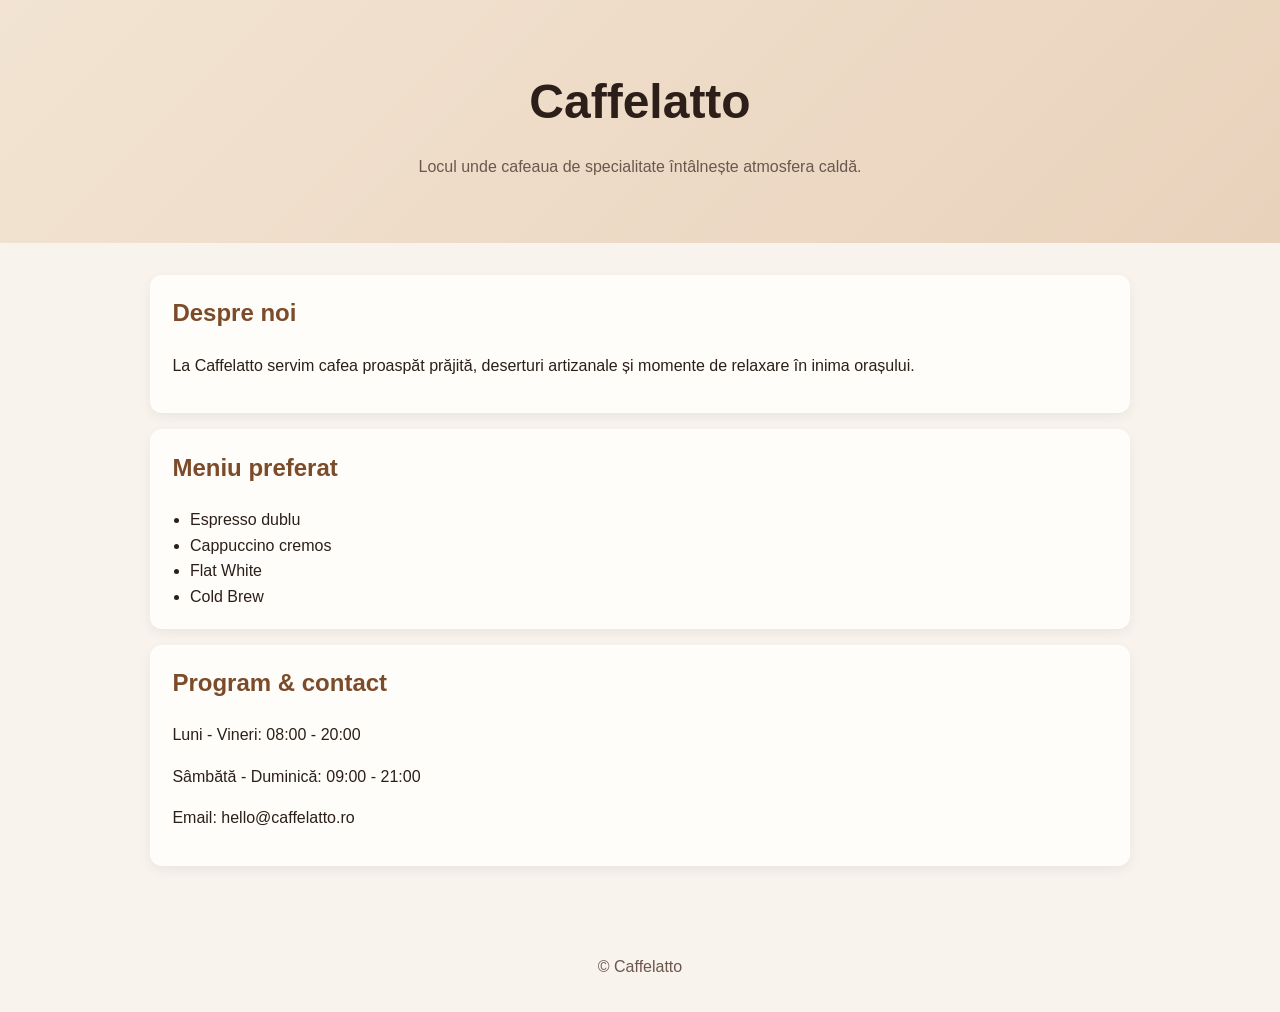
==== index.html @ 1c8cfd9c "Add GitHub Pages cafe presentation homepage Co-authored-by: Pafy-24 <75628071+Pafy-24@users.noreply." ====
<!doctype html>
<html lang="ro">
  <head>
    <meta charset="utf-8" />
    <meta name="viewport" content="width=device-width, initial-scale=1" />
    <title>Caffelatto | Cafenea de specialitate</title>
    <style>
      :root {
        color-scheme: light;
        --bg: #f8f3ec;
        --panel: #fffdf9;
        --text: #2c1f19;
        --muted: #6b574f;
        --accent: #7b4b2a;
      }

      * {
        box-sizing: border-box;
      }

      body {
        margin: 0;
        font-family: Arial, sans-serif;
        background: var(--bg);
        color: var(--text);
        line-height: 1.6;
      }

      .container {
        width: min(980px, 92%);
        margin: 0 auto;
      }

      header {
        background: linear-gradient(135deg, #f2e4d2, #e9d2bc);
        padding: 4rem 0 3rem;
        text-align: center;
      }

      h1 {
        margin: 0;
        font-size: clamp(2rem, 5vw, 3rem);
      }

      .tagline {
        margin-top: 0.8rem;
        color: var(--muted);
      }

      main {
        padding: 2rem 0 3rem;
      }

      section {
        background: var(--panel);
        border-radius: 12px;
        padding: 1.2rem 1.4rem;
        margin-bottom: 1rem;
        box-shadow: 0 4px 12px rgba(0, 0, 0, 0.06);
      }

      h2 {
        margin-top: 0;
        color: var(--accent);
      }

      ul {
        margin: 0;
        padding-left: 1.1rem;
      }

      footer {
        text-align: center;
        color: var(--muted);
        padding: 1.5rem 0 2rem;
      }
    </style>
  </head>
  <body>
    <header>
      <div class="container">
        <h1>Caffelatto</h1>
        <p class="tagline">Locul unde cafeaua de specialitate întâlnește atmosfera caldă.</p>
      </div>
    </header>

    <main class="container">
      <section>
        <h2>Despre noi</h2>
        <p>
          La Caffelatto servim cafea proaspăt prăjită, deserturi artizanale și momente de relaxare
          în inima orașului.
        </p>
      </section>

      <section>
        <h2>Meniu preferat</h2>
        <ul>
          <li>Espresso dublu</li>
          <li>Cappuccino cremos</li>
          <li>Flat White</li>
          <li>Cold Brew</li>
        </ul>
      </section>

      <section>
        <h2>Program & contact</h2>
        <p>Luni - Vineri: 08:00 - 20:00</p>
        <p>Sâmbătă - Duminică: 09:00 - 21:00</p>
        <p>Email: hello@caffelatto.ro</p>
      </section>
    </main>

    <footer>
      <div class="container">© Caffelatto</div>
    </footer>
  </body>
</html>
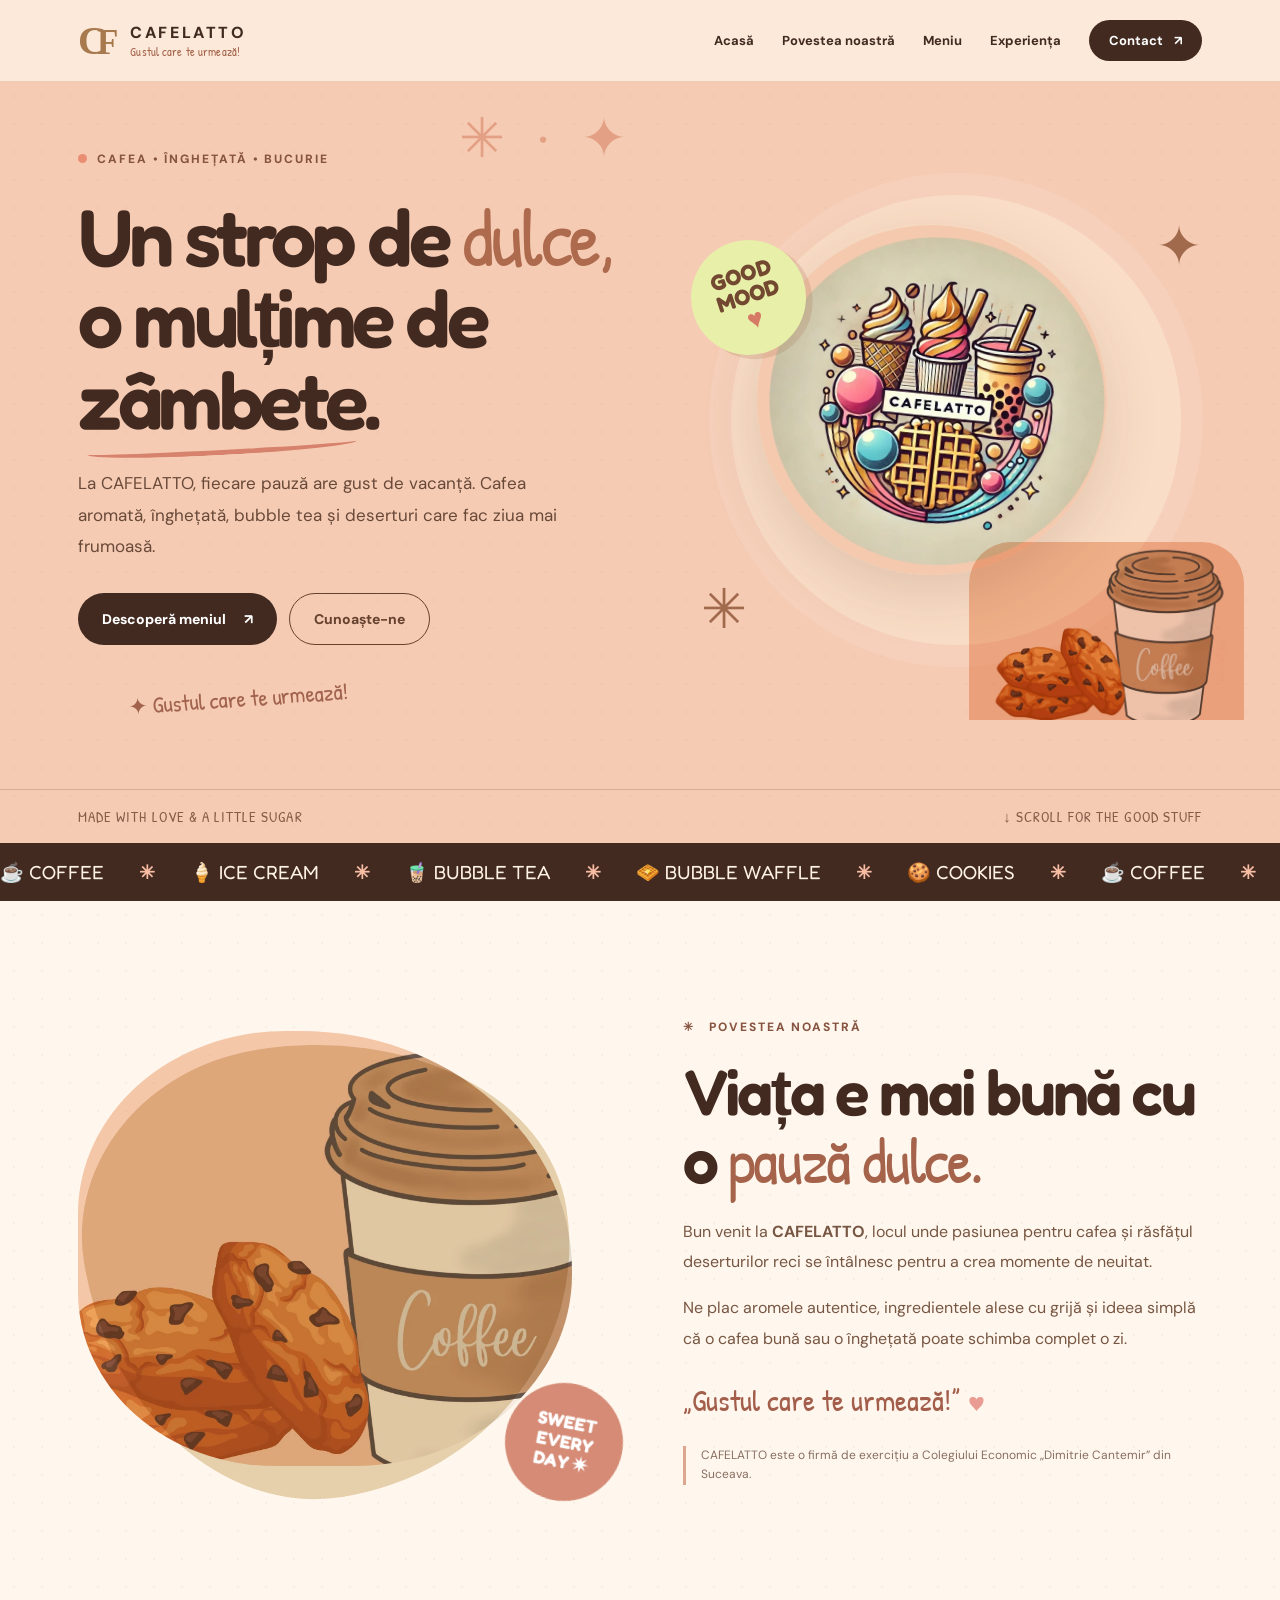
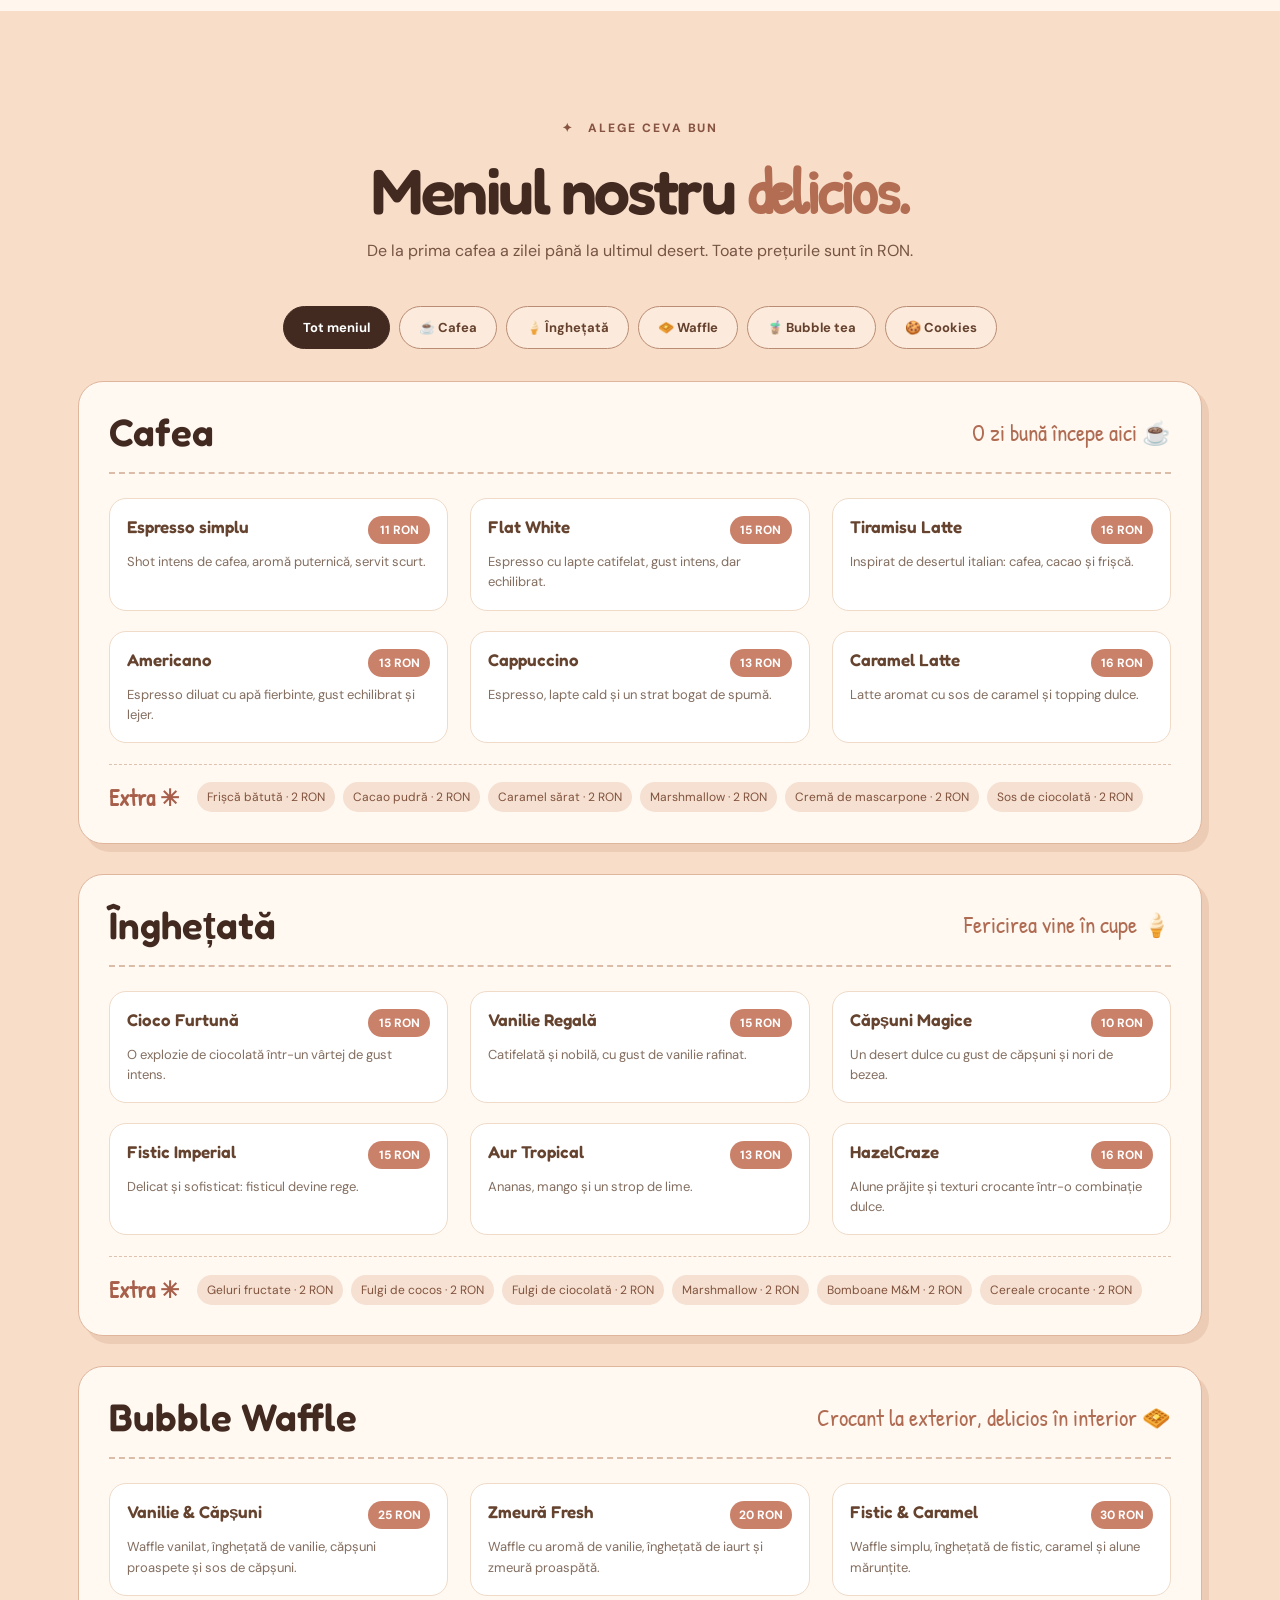
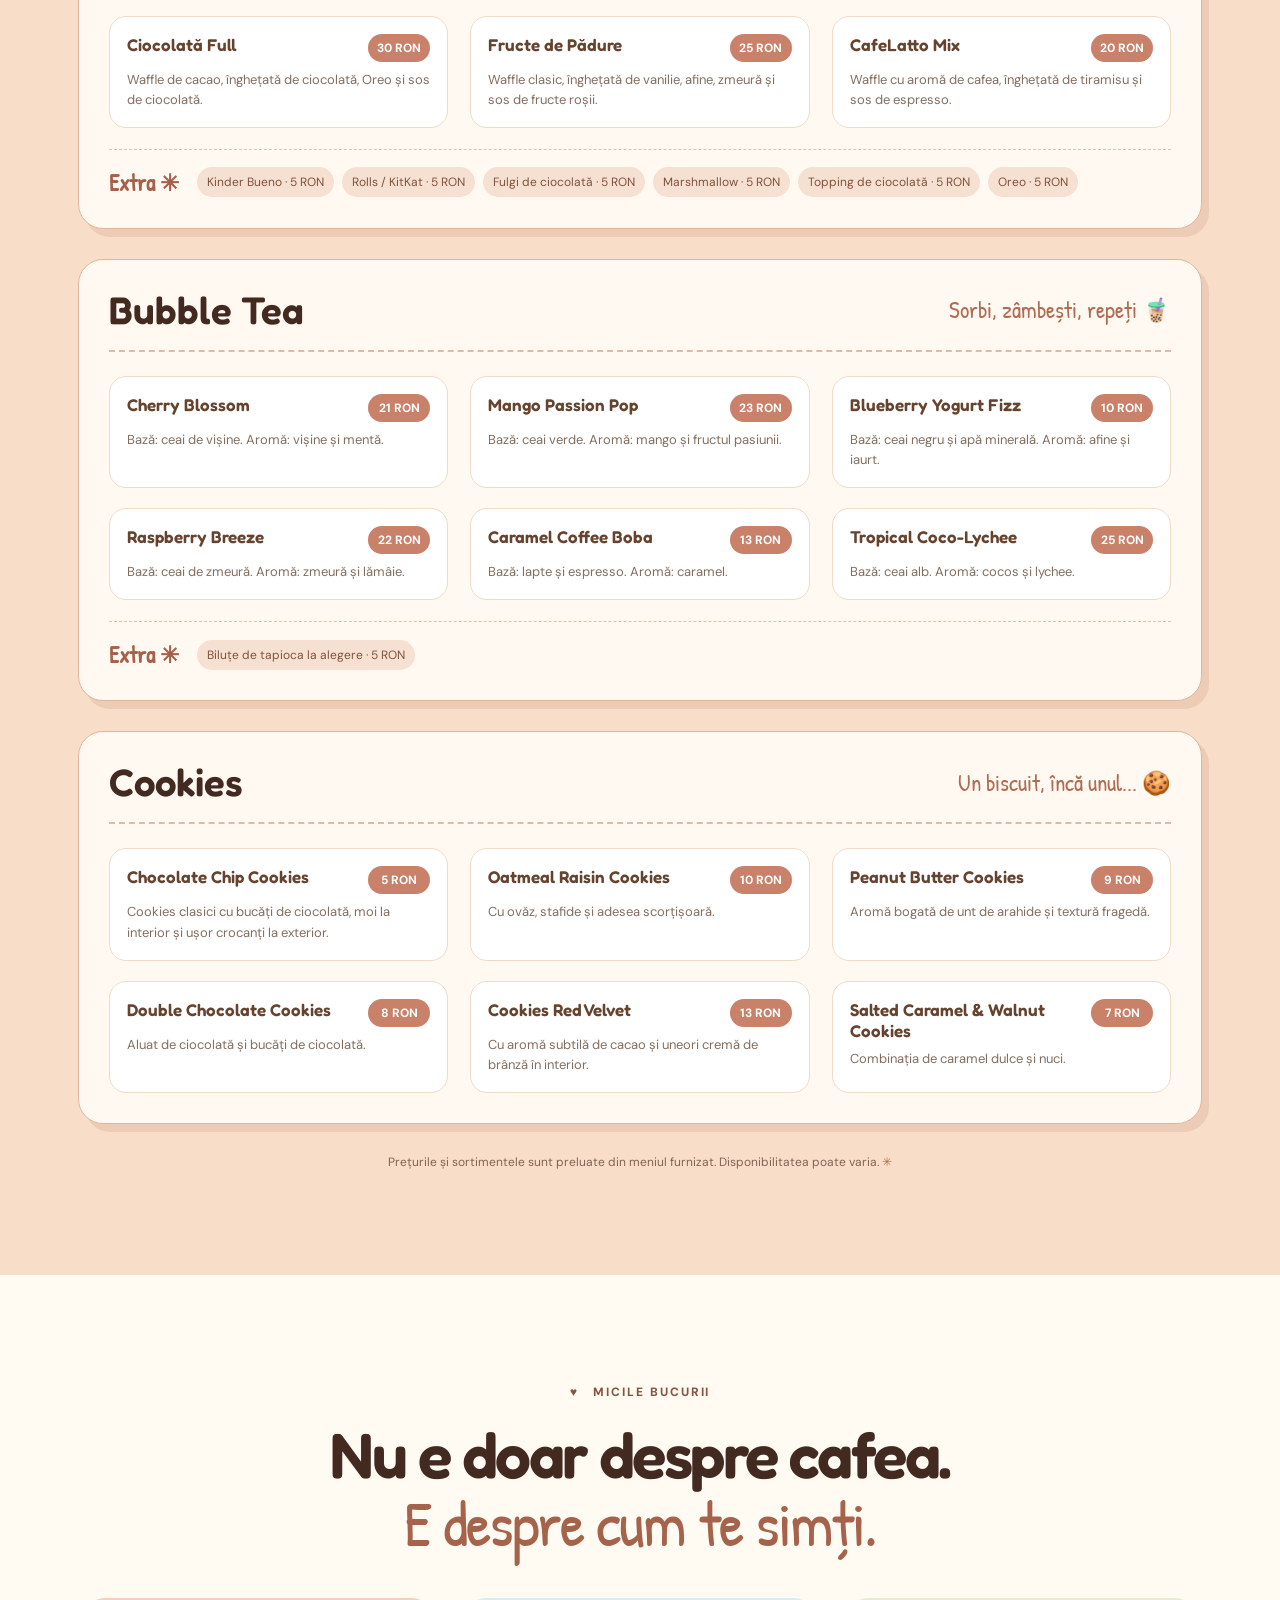
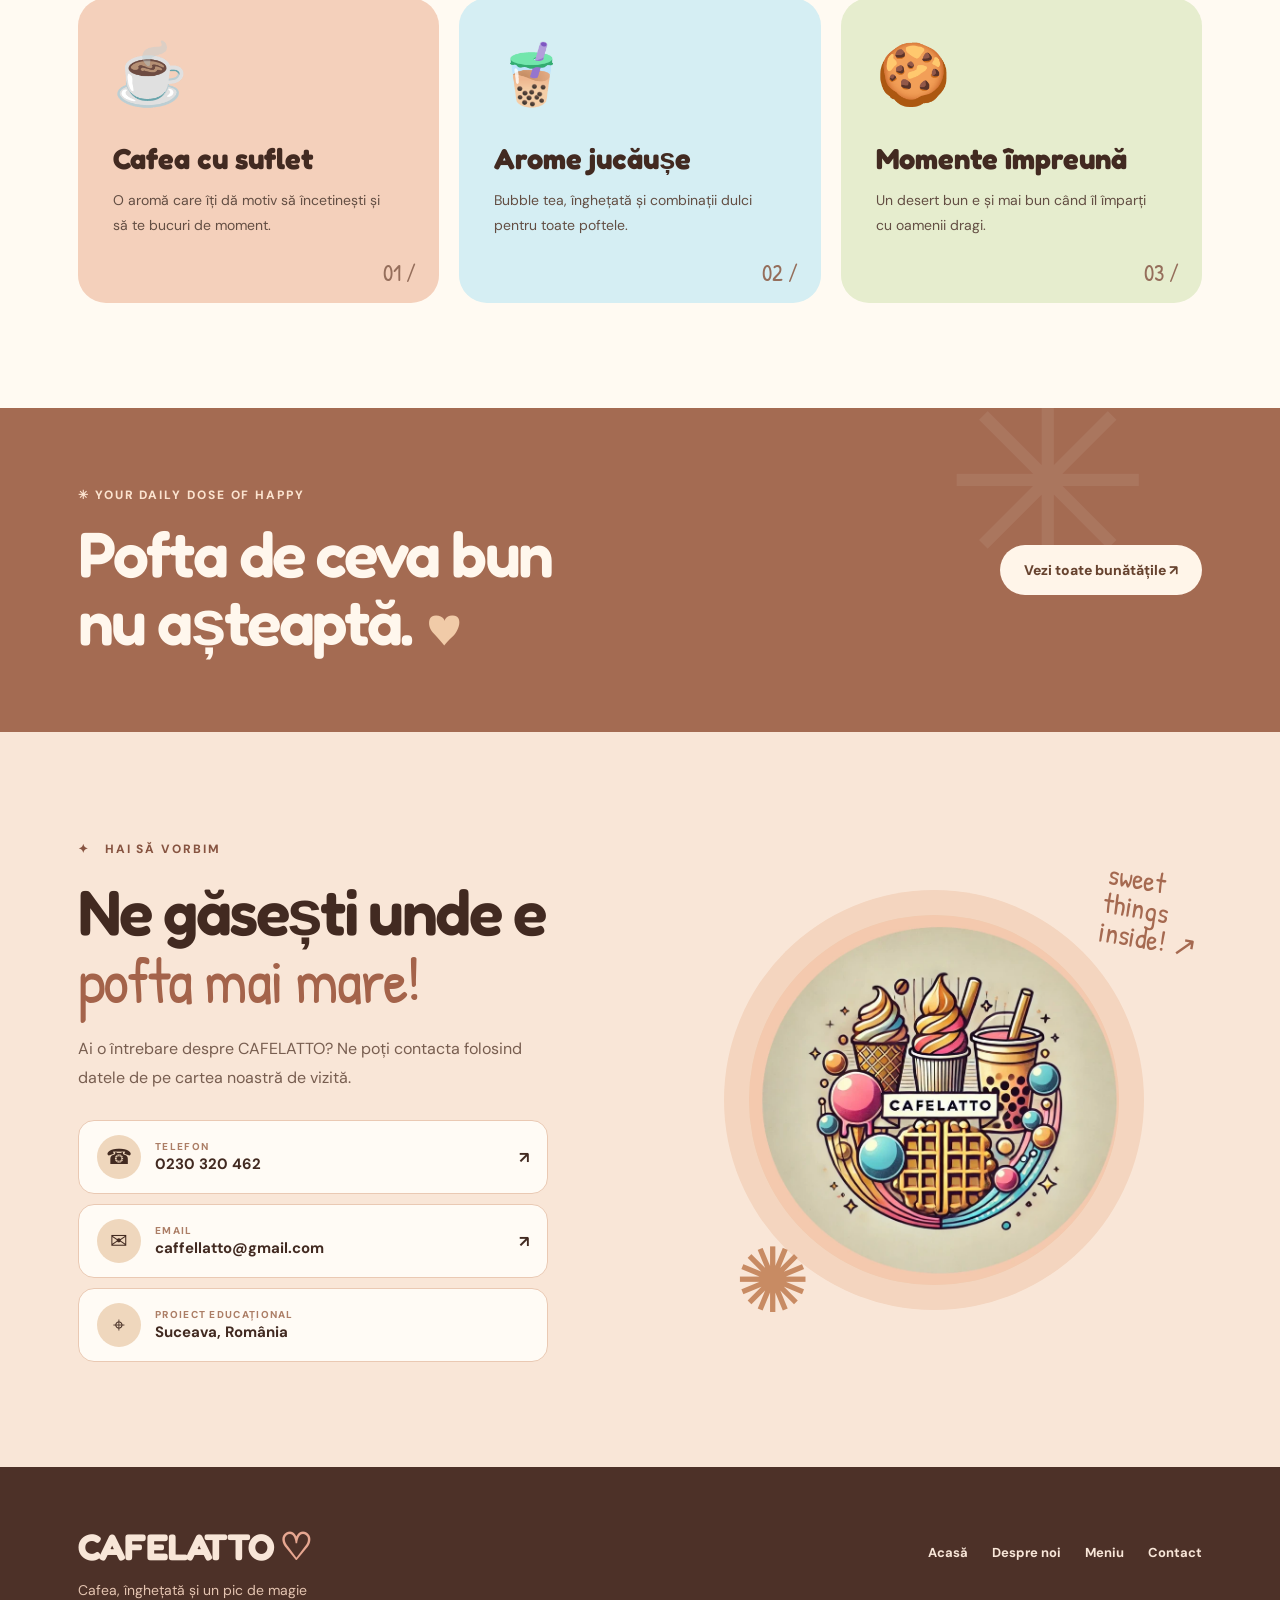
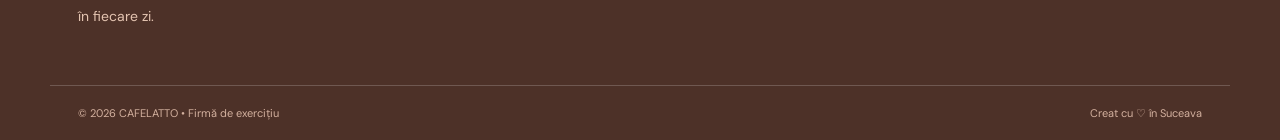
==== commit cca7f47e: "Build CAFELATTO static website Replaces the basic café page with a responsive HTML/CSS/JavaScript si" ====
--- a/index.html
+++ b/index.html
@@ -1,118 +1,23 @@
 <!doctype html>
 <html lang="ro">
-  <head>
-    <meta charset="utf-8" />
-    <meta name="viewport" content="width=device-width, initial-scale=1" />
-    <title>Caffelatto | Cafenea de specialitate</title>
-    <style>
-      :root {
-        color-scheme: light;
-        --bg: #f8f3ec;
-        --panel: #fffdf9;
-        --text: #2c1f19;
-        --muted: #6b574f;
-        --accent: #7b4b2a;
-      }
-
-      * {
-        box-sizing: border-box;
-      }
-
-      body {
-        margin: 0;
-        font-family: Arial, sans-serif;
-        background: var(--bg);
-        color: var(--text);
-        line-height: 1.6;
-      }
-
-      .container {
-        width: min(980px, 92%);
-        margin: 0 auto;
-      }
-
-      header {
-        background: linear-gradient(135deg, #f2e4d2, #e9d2bc);
-        padding: 4rem 0 3rem;
-        text-align: center;
-      }
-
-      h1 {
-        margin: 0;
-        font-size: clamp(2rem, 5vw, 3rem);
-      }
-
-      .tagline {
-        margin-top: 0.8rem;
-        color: var(--muted);
-      }
-
-      main {
-        padding: 2rem 0 3rem;
-      }
-
-      section {
-        background: var(--panel);
-        border-radius: 12px;
-        padding: 1.2rem 1.4rem;
-        margin-bottom: 1rem;
-        box-shadow: 0 4px 12px rgba(0, 0, 0, 0.06);
-      }
-
-      h2 {
-        margin-top: 0;
-        color: var(--accent);
-      }
-
-      ul {
-        margin: 0;
-        padding-left: 1.1rem;
-      }
-
-      footer {
-        text-align: center;
-        color: var(--muted);
-        padding: 1.5rem 0 2rem;
-      }
-    </style>
-  </head>
-  <body>
-    <header>
-      <div class="container">
-        <h1>Caffelatto</h1>
-        <p class="tagline">Locul unde cafeaua de specialitate întâlnește atmosfera caldă.</p>
-      </div>
-    </header>
-
-    <main class="container">
-      <section>
-        <h2>Despre noi</h2>
-        <p>
-          La Caffelatto servim cafea proaspăt prăjită, deserturi artizanale și momente de relaxare
-          în inima orașului.
-        </p>
-      </section>
-
-      <section>
-        <h2>Meniu preferat</h2>
-        <ul>
-          <li>Espresso dublu</li>
-          <li>Cappuccino cremos</li>
-          <li>Flat White</li>
-          <li>Cold Brew</li>
-        </ul>
-      </section>
-
-      <section>
-        <h2>Program & contact</h2>
-        <p>Luni - Vineri: 08:00 - 20:00</p>
-        <p>Sâmbătă - Duminică: 09:00 - 21:00</p>
-        <p>Email: hello@caffelatto.ro</p>
-      </section>
-    </main>
-
-    <footer>
-      <div class="container">© Caffelatto</div>
-    </footer>
-  </body>
-</html>
+<head>
+<meta charset="utf-8"><meta name="viewport" content="width=device-width, initial-scale=1">
+<meta name="theme-color" content="#f5cbb4"><meta name="description" content="CAFELATTO: cafea, înghețată, bubble tea, waffle și cookies. Gustul care te urmează!">
+<title>CAFELATTO | Gustul care te urmează</title>
+<link rel="preconnect" href="https://fonts.googleapis.com"><link rel="preconnect" href="https://fonts.gstatic.com" crossorigin>
+<link href="https://fonts.googleapis.com/css2?family=DM+Sans:wght@400;500;600;700&family=Fredoka:wght@400;500;600;700&family=Patrick+Hand&display=swap" rel="stylesheet">
+<link rel="stylesheet" href="styles.css"><script defer src="script.js"></script>
+</head>
+<body>
+<header class="site-header" id="top"><a class="brand" href="#acasa"><span class="brand-monogram">C<span>F</span></span><span class="brand-label">CAFELATTO<small>Gustul care te urmează!</small></span></a><button class="mobile-toggle" aria-label="Deschide meniul" aria-expanded="false">☰</button><nav class="nav" aria-label="Navigație principală"><a href="#acasa">Acasă</a><a href="#despre">Povestea noastră</a><a href="#meniu">Meniu</a><a href="#experienta">Experiența</a><a class="nav-cta" href="#contact">Contact <span>↗</span></a></nav></header>
+<main>
+<section id="acasa" class="hero"><div class="hero-sprinkles sprinkles-one">✳ &nbsp; · &nbsp; ✦</div><div class="container hero-grid"><div class="hero-copy"><span class="eyebrow"><span class="eyebrow-dot"></span> CAFEA • ÎNGHEȚATĂ • BUCURIE</span><h1>Un strop de <em>dulce,</em><br>o mulțime de <span class="scribble">zâmbete.</span></h1><p>La CAFELATTO, fiecare pauză are gust de vacanță. Cafea aromată, înghețată, bubble tea și deserturi care fac ziua mai frumoasă.</p><div class="hero-actions"><a href="#meniu" class="btn btn-dark">Descoperă meniul <span>↗</span></a><a href="#despre" class="btn btn-outline">Cunoaște-ne</a></div><p class="hero-note">✦ Gustul care te urmează!</p></div><div class="hero-art"><div class="round-highlight"></div><div class="hero-logo-wrap"><img src="assets/logo.webp" alt="Emblema originală CAFELATTO cu înghețată, waffle și bubble tea"></div><div class="hero-sticker sticker-top">GOOD<br>MOOD <span>♥</span></div><img class="hero-coffee" src="assets/coffee-cookies.webp" alt="Ilustrație cu pahar de cafea și cookies din prezentarea CAFELATTO"><span class="floating-star star-one">✦</span><span class="floating-star star-two">✳</span></div></div><div class="hero-bottom"><span>MADE WITH LOVE & A LITTLE SUGAR</span><span>↓ SCROLL FOR THE GOOD STUFF</span></div></section>
+<div class="ticker" aria-hidden="true"><div>☕ COFFEE <b>✳</b> 🍦 ICE CREAM <b>✳</b> 🧋 BUBBLE TEA <b>✳</b> 🧇 BUBBLE WAFFLE <b>✳</b> 🍪 COOKIES <b>✳</b> ☕ COFFEE <b>✳</b> 🍦 ICE CREAM <b>✳</b> 🧋 BUBBLE TEA <b>✳</b></div></div>
+<section id="despre" class="about section"><div class="container about-grid"><div class="about-art"><div class="about-blob"></div><img src="assets/coffee-cookies.webp" alt="Cafea și biscuiți, ilustrație din prezentarea originală"><span class="round-stamp">SWEET<br>EVERY<br>DAY ✷</span></div><div class="about-text"><span class="eyebrow">✳ &nbsp; POVESTEA NOASTRĂ</span><h2>Viața e mai bună cu o <em>pauză dulce.</em></h2><p>Bun venit la <strong>CAFELATTO</strong>, locul unde pasiunea pentru cafea și răsfățul deserturilor reci se întâlnesc pentru a crea momente de neuitat.</p><p>Ne plac aromele autentice, ingredientele alese cu grijă și ideea simplă că o cafea bună sau o înghețată poate schimba complet o zi.</p><div class="about-quote">„Gustul care te urmează!” <span>♥</span></div><p class="project-note">CAFELATTO este o firmă de exercițiu a Colegiului Economic „Dimitrie Cantemir” din Suceava.</p></div></div></section>
+<section class="menu section" id="meniu"><div class="container"><div class="section-heading"><span class="eyebrow">✦ &nbsp; ALEGE CEVA BUN</span><h2>Meniul nostru <span>delicios.</span></h2><p>De la prima cafea a zilei până la ultimul desert. Toate prețurile sunt în RON.</p></div><div class="menu-filters" role="group" aria-label="Categorii meniu"><button class="filter active" data-category="all" aria-pressed="true">Tot meniul</button><button class="filter" data-category="coffee" aria-pressed="false">☕ Cafea</button><button class="filter" data-category="icecream" aria-pressed="false">🍦 Înghețată</button><button class="filter" data-category="waffle" aria-pressed="false">🧇 Waffle</button><button class="filter" data-category="bubbletea" aria-pressed="false">🧋 Bubble tea</button><button class="filter" data-category="cookies" aria-pressed="false">🍪 Cookies</button></div><div class="menu-content" id="menu-content"></div><div class="menu-footnote">Prețurile și sortimentele sunt preluate din meniul furnizat. Disponibilitatea poate varia. <span>✳</span></div></div></section>
+<section id="experienta" class="experience section"><div class="container"><div class="experience-heading"><span class="eyebrow">♥ &nbsp; MICILE BUCURII</span><h2>Nu e doar despre cafea.<br><em>E despre cum te simți.</em></h2></div><div class="experience-grid"><article class="feature feature-peach"><span class="feature-icon">☕</span><h3>Cafea cu suflet</h3><p>O aromă care îți dă motiv să încetinești și să te bucuri de moment.</p><span class="feature-number">01 /</span></article><article class="feature feature-blue"><span class="feature-icon">🧋</span><h3>Arome jucăușe</h3><p>Bubble tea, înghețată și combinații dulci pentru toate poftele.</p><span class="feature-number">02 /</span></article><article class="feature feature-green"><span class="feature-icon">🍪</span><h3>Momente împreună</h3><p>Un desert bun e și mai bun când îl împarți cu oamenii dragi.</p><span class="feature-number">03 /</span></article></div></div></section>
+<section class="cta-band"><div class="container cta-inner"><div><span class="eyebrow">✳ YOUR DAILY DOSE OF HAPPY</span><h2>Pofta de ceva bun<br>nu așteaptă. <em>♥</em></h2></div><a href="#meniu" class="btn btn-light">Vezi toate bunătățile ↗</a></div></section>
+<section id="contact" class="contact section"><div class="container contact-grid"><div><span class="eyebrow">✦ &nbsp; HAI SĂ VORBIM</span><h2>Ne găsești unde e <em>pofta mai mare!</em></h2><p>Ai o întrebare despre CAFELATTO? Ne poți contacta folosind datele de pe cartea noastră de vizită.</p><div class="contact-items"><a href="tel:+40230320462"><span>☎</span><div><small>TELEFON</small><strong>0230 320 462</strong></div><b>↗</b></a><a href="mailto:caffellatto@gmail.com"><span>✉</span><div><small>EMAIL</small><strong>caffellatto@gmail.com</strong></div><b>↗</b></a><div class="contact-item"><span>⌖</span><div><small>PROIECT EDUCAȚIONAL</small><strong>Suceava, România</strong></div></div></div></div><div class="contact-illustration"><div class="contact-circle"><img src="assets/logo.webp" alt="Emblema CAFELATTO"></div><span class="contact-doodle">sweet<br>things<br>inside! ↗</span><div class="contact-cookie">✺</div></div></div></section>
+</main><footer><div class="container footer-main"><div><span class="footer-logo">CAFELATTO<span>♡</span></span><p>Cafea, înghețată și un pic de magie<br>în fiecare zi.</p></div><div class="footer-links"><a href="#acasa">Acasă</a><a href="#despre">Despre noi</a><a href="#meniu">Meniu</a><a href="#contact">Contact</a></div></div><div class="container footer-bottom"><span>© <span id="year"></span> CAFELATTO • Firmă de exercițiu</span><span>Creat cu ♡ în Suceava</span></div></footer>
+<button class="back-top" aria-label="Înapoi sus" title="Înapoi sus">↑</button>
+</body></html>
--- a/styles.css
+++ b/styles.css
@@ -0,0 +1 @@
+:root{--peach:#f5cbb4;--peach-light:#fce8d9;--brown:#67432f;--brown-deep:#422a21;--rust:#a4634a;--cream:#fffaf2;--pink:#f5a8ae;--blue:#d5eef3;--green:#e6edce;--line:#d8a991;--font: 'DM Sans',sans-serif;--display:'Fredoka',sans-serif;--hand:'Patrick Hand',cursive}*{box-sizing:border-box}html{scroll-behavior:smooth;scroll-padding-top:85px}body{margin:0;background:var(--cream);color:var(--brown-deep);font-family:var(--font)}button,a{ -webkit-tap-highlight-color:transparent}a{color:inherit;text-decoration:none}button{font:inherit;cursor:pointer}.container{max-width:1180px;padding:0 28px;margin:auto}.section{padding:105px 0}h1,h2,h3,p{margin-top:0}h1,h2,h3{font-family:var(--display)}h2{font-size:clamp(2.55rem,5vw,4.65rem);line-height:1.07;letter-spacing:-.04em;font-weight:600}h2 em,h1 em{font-family:var(--hand);font-weight:400;color:var(--rust);font-style:normal;letter-spacing:-.03em}.eyebrow{display:inline-flex;align-items:center;gap:10px;font-size:12px;letter-spacing:.16em;font-weight:800;color:#875441}.eyebrow-dot{width:9px;height:9px;background:#e98e73;border-radius:50%}.site-header{height:82px;position:sticky;top:0;z-index:50;display:flex;align-items:center;justify-content:space-between;padding:0 max(28px,calc((100vw - 1124px)/2));background:rgba(252,232,217,.95);backdrop-filter:blur(16px);border-bottom:1px solid #dcad9380}.brand{display:flex;align-items:center;gap:10px}.brand-monogram{font-family:Georgia,serif;font-size:40px;font-weight:bold;letter-spacing:-.25em;padding-right:12px;color:#a7794d}.brand-monogram span{font-size:35px}.brand-label{font-weight:800;font-size:16px;letter-spacing:.16em;display:flex;flex-direction:column}.brand-label small{font-family:var(--hand);font-weight:400;font-size:12px;letter-spacing:.01em;color:var(--rust)}.nav{display:flex;align-items:center;gap:28px;font-size:13px;font-weight:700}.nav>a:not(.nav-cta):hover{color:#b76c54}.nav-cta{background:var(--brown-deep);color:#fff;padding:12px 20px;border-radius:30px}.nav-cta span{padding-left:8px}.mobile-toggle{display:none;background:none;border:0;font-size:27px;color:var(--brown)}.hero{background:var(--peach);position:relative;overflow:hidden}.hero:before,.about:before{content:'';pointer-events:none;position:absolute;inset:0;background-image:radial-gradient(#9d65452c 1px,transparent 1px);background-size:28px 28px;opacity:.35}.hero-grid{min-height:650px;display:grid;grid-template-columns:1.1fr 1fr;align-items:center;gap:30px;position:relative}.hero-copy{padding:65px 0 75px;position:relative;z-index:2}.hero h1{font-size:clamp(3.7rem,6.3vw,6.65rem);line-height:1.01;font-weight:600;letter-spacing:-.055em;margin:28px 0}.hero h1 em{color:#ae6a4d}.scribble{position:relative;white-space:nowrap}.scribble:after{content:'';height:10px;position:absolute;bottom:-7px;left:3%;width:90%;border-bottom:5px solid #d7826d;border-radius:50%;transform:rotate(-3deg)}.hero-copy>p:not(.hero-note){font-size:17px;line-height:1.85;max-width:510px;color:#694938}.hero-actions{display:flex;gap:12px;flex-wrap:wrap;margin:30px 0}.btn{display:inline-flex;align-items:center;justify-content:center;gap:18px;border-radius:35px;font-size:14px;font-weight:800;padding:16px 24px;transition:transform .2s,box-shadow .2s}.btn:hover{transform:translateY(-3px);box-shadow:0 7px 0 #68412a21}.btn-dark{background:var(--brown-deep);color:#fff}.btn-outline{border:1.5px solid var(--brown);color:var(--brown)}.hero-note{font-family:var(--hand);font-size:23px;color:#a2634d;transform:rotate(-4deg);display:inline-block;margin:8px 0 0 50px}.hero-art{height:570px;position:relative;display:flex;align-items:center;justify-content:center}.round-highlight{position:absolute;width:450px;height:450px;border-radius:50%;background:#f9ddc6;top:45px;right:4%;box-shadow:0 0 0 22px #f8d8c462}.hero-logo-wrap{width:350px;height:350px;position:relative;z-index:2;border-radius:50%;overflow:hidden;box-shadow:0 20px 55px #6d402b28;transform:rotate(6deg);margin:-70px 20px 0 0}.hero-logo-wrap img{width:100%;height:100%;object-fit:cover}.hero-coffee{position:absolute;width:275px;right:-8%;bottom:0;mix-blend-mode:multiply;border-radius:42px 42px 0 0;z-index:3}.hero-sticker{position:absolute;top:90px;left:2%;width:115px;height:115px;border-radius:50%;background:#e8efa9;color:#724831;transform:rotate(-18deg);display:flex;flex-direction:column;align-items:center;justify-content:center;font-family:var(--display);font-weight:700;font-size:22px;line-height:1;z-index:4;box-shadow:5px 6px 0 #ab765039}.hero-sticker span{font-size:27px;color:#d77a65}.floating-star{position:absolute;color:#a16a4c;font-size:55px}.star-one{top:60px;right:0}.star-two{bottom:75px;left:20px}.hero-sprinkles{position:absolute;font-size:55px;color:#e3a084;right:51%;top:20px}.hero-bottom{display:flex;justify-content:space-between;padding:16px max(28px,calc((100vw - 1124px)/2));border-top:1px solid #a7775e5c;font-family:var(--hand);font-size:15px;letter-spacing:.07em;color:#885b48}.ticker{overflow:hidden;background:var(--brown-deep);color:#fff3e3;padding:17px 0;font-family:var(--display);font-size:19px;white-space:nowrap}.ticker>div{width:max-content;animation:marquee 35s linear infinite}.ticker b{color:#f9bda4;padding:0 30px}@keyframes marquee{to{transform:translateX(-48%)}}.about{position:relative;background:#fff7ed;overflow:hidden}.about-grid{display:grid;grid-template-columns:1fr 1fr;gap:85px;align-items:center;position:relative}.about-art{min-height:500px;position:relative}.about-blob{position:absolute;inset:35px 25px 10px 10px;background:#e6cfab;border-radius:42% 58% 55% 45%/40% 45% 55% 60%;transform:rotate(-9deg)}.about-art img{position:absolute;width:95%;height:87%;object-fit:cover;mix-blend-mode:multiply;top:5%;left:0;border-radius:42% 55% 44% 40%;opacity:.9}.round-stamp{position:absolute;right:-25px;bottom:5px;background:#d58b76;width:118px;height:118px;border-radius:50%;display:grid;place-content:center;text-align:center;font-family:var(--display);font-size:18px;line-height:1.1;font-weight:700;color:#fff;transform:rotate(11deg)}.about-text h2{margin:22px 0}.about-text p{font-size:16px;line-height:1.9;color:#775643}.about-quote{font-family:var(--hand);font-size:30px;color:#a35f4c;margin:26px 0}.about-quote span{color:#e99c91}.about-text .project-note{font-size:12px;line-height:1.6;border-left:3px solid #dca78e;padding-left:15px;color:#886e61}.menu{background:#f8ddc9;position:relative}.section-heading{text-align:center;max-width:700px;margin:0 auto 42px}.section-heading h2{margin:20px 0 12px}.section-heading h2 span{font-family:var(--hand);color:#b26d52}.section-heading p{line-height:1.7;color:#765443}.menu-filters{display:flex;gap:9px;justify-content:center;flex-wrap:wrap;margin-bottom:32px}.filter{border:1.5px solid #b98c73;background:#fff8ee7d;border-radius:50px;padding:12px 19px;font-size:13px;font-weight:700;color:#65412e;transition:all .2s}.filter:hover,.filter.active{background:var(--brown-deep);color:white;border-color:var(--brown-deep)}.menu-content{display:grid;gap:30px}.menu-category{background:#fff9f2;border:1px solid #dfb59c;border-radius:25px;padding:27px 30px 30px;box-shadow:7px 8px 0 #d3a58850;animation:appear .35s ease}@keyframes appear{from{opacity:0;transform:translateY(10px)}to{opacity:1;transform:translateY(0)}}.category-header{display:flex;align-items:center;justify-content:space-between;gap:20px;border-bottom:2px dashed #dbbca8;padding-bottom:17px;margin-bottom:24px}.category-header h3{font-size:clamp(1.6rem,3vw,2.45rem);font-weight:600;margin:0}.category-header>span{font-family:var(--hand);color:#b06c53;font-size:23px}.menu-items{display:grid;grid-template-columns:repeat(3,minmax(0,1fr));gap:20px 22px}.menu-item{padding:17px;background:#fff;border:1px solid #efdbc8;border-radius:17px;min-width:0}.item-top{display:flex;gap:10px;justify-content:space-between;align-items:flex-start;margin-bottom:8px}.item-top h4{margin:0;font-family:var(--display);font-weight:600;font-size:17px;color:#65432f}.price{background:#c9816a;color:#fff;border-radius:22px;min-width:62px;padding:6px 9px;text-align:center;font-weight:700;font-size:12px;white-space:nowrap}.menu-item p{margin:0;color:#836e60;line-height:1.55;font-size:13px}.extras{display:flex;flex-wrap:wrap;align-items:center;gap:8px;margin-top:21px;padding-top:17px;border-top:1px dashed #dfc2ae}.extras strong{font-family:var(--hand);font-size:23px;color:#a75f4a;margin-right:10px}.extra{font-size:12px;border-radius:20px;background:#f5e0d1;padding:7px 10px;color:#80523d}.menu-footnote{text-align:center;font-size:12px;margin-top:30px;color:#806451}.menu-footnote span{color:#b66a51}.experience{background:#fffaf2}.experience-heading{text-align:center;margin-bottom:40px}.experience-heading h2{margin:20px 0}.experience-grid{display:grid;grid-template-columns:repeat(3,1fr);gap:20px}.feature{min-height:305px;padding:35px;border-radius:28px;position:relative;overflow:hidden}.feature-peach{background:#f4d0bb}.feature-blue{background:var(--blue)}.feature-green{background:var(--green)}.feature-icon{display:block;font-size:60px;margin:2px 0 27px}.feature h3{font-size:29px;margin-bottom:12px}.feature p{font-size:14px;line-height:1.8;max-width:270px;color:#634e43}.feature-number{position:absolute;right:23px;bottom:15px;font-family:var(--hand);font-size:23px;color:#956e5b}.cta-band{background:#a46b52;color:#fff7ed;padding:75px 0;position:relative;overflow:hidden}.cta-band:after{content:'✳';position:absolute;font-size:250px;right:10%;top:-85px;color:#ffffff13}.cta-inner{display:flex;align-items:center;justify-content:space-between;gap:30px;position:relative;z-index:1}.cta-band .eyebrow{color:#fbe3cf}.cta-band h2{margin:16px 0 0}.cta-band h2 em{color:#f1cba8}.btn-light{background:#fff5e9;color:#67432f;white-space:nowrap}.contact{background:#f9e6d7}.contact-grid{display:grid;grid-template-columns:1fr 1fr;gap:50px;align-items:center}.contact h2{margin:20px 0}.contact p{line-height:1.8;color:#785e50;max-width:490px}.contact-items{margin-top:28px;display:grid;gap:10px}.contact-items>a,.contact-item{display:flex;gap:14px;align-items:center;background:#fffbf5;padding:14px 18px;border-radius:16px;border:1px solid #eac9b3;max-width:470px}.contact-items>a:hover{border-color:#a36c52}.contact-items>a>span,.contact-item>span{background:#efd7bd;width:44px;height:44px;display:grid;place-items:center;border-radius:50%;font-size:21px;flex-shrink:0}.contact-items small{display:block;font-size:10px;letter-spacing:.13em;color:#ac7e66;font-weight:800}.contact-items strong{font-size:15px;overflow-wrap:anywhere}.contact-items b{margin-left:auto}.contact-illustration{min-height:490px;position:relative;display:grid;place-items:center}.contact-circle{width:min(370px,80%);aspect-ratio:1;border-radius:50%;background:#edd3b5;overflow:hidden;box-shadow:0 0 0 25px #f4d5bf}.contact-circle img{height:100%;width:100%;object-fit:cover}.contact-doodle{position:absolute;right:0;top:12px;font-family:var(--hand);font-size:29px;line-height:1;color:#a56950;transform:rotate(10deg)}.contact-cookie{position:absolute;bottom:5px;left:13%;font-size:90px;color:#c88b63}footer{background:#4d3128;color:#f8e6d8;padding:57px 0 20px}.footer-main{display:flex;justify-content:space-between;gap:30px}.footer-logo{font-family:var(--display);font-size:37px;font-weight:700;letter-spacing:-.03em}.footer-logo span{color:#e7a791;margin-left:5px}.footer-main p{font-size:14px;color:#e4c4b1;line-height:1.8;margin-top:9px}.footer-links{display:flex;gap:24px;align-items:flex-start;padding-top:20px;font-size:13px;font-weight:700}.footer-links a:hover{color:#f2bba6}.footer-bottom{border-top:1px solid #ffffff30;margin-top:42px;padding-top:20px;display:flex;justify-content:space-between;font-size:11px;color:#d4b19f}.back-top{position:fixed;bottom:22px;right:23px;border:none;border-radius:50%;background:#613c2d;color:white;height:48px;width:48px;font-size:23px;z-index:40;box-shadow:0 4px 15px #0002;opacity:0;pointer-events:none;transition:opacity .2s}.back-top.visible{opacity:1;pointer-events:auto}@media(max-width:900px){.nav{gap:13px;font-size:12px}.hero-grid{grid-template-columns:1fr 1fr}.hero h1{font-size:clamp(3.2rem,6.5vw,5rem)}.hero-logo-wrap{width:290px;height:290px}.round-highlight{width:340px;height:340px}.hero-coffee{width:190px}.about-grid{gap:30px}.menu-items{grid-template-columns:repeat(2,1fr)}}@media(max-width:680px){.container{padding:0 20px}.site-header{height:70px;padding:0 20px}.mobile-toggle{display:block}.nav{display:none;position:absolute;top:70px;left:0;right:0;background:#fce8d9;flex-direction:column;padding:20px;align-items:stretch;box-shadow:0 10px 15px #3d200e21}.nav.open{display:flex}.nav>a{padding:11px}.nav-cta{text-align:center}.section{padding:72px 0}.hero-grid,.about-grid,.contact-grid{grid-template-columns:1fr}.hero-grid{gap:0}.hero-copy{padding:65px 0 15px}.hero h1{font-size:clamp(3.4rem,12vw,5.6rem)}.hero-copy>p:not(.hero-note){font-size:15px}.hero-art{height:440px}.hero-logo-wrap{width:290px;height:290px;margin:-35px 20px 0 0}.round-highlight{right:12%;top:30px;width:310px;height:310px}.hero-coffee{width:180px;right:0;bottom:-3px}.hero-sticker{top:35px;left:0;width:91px;height:91px;font-size:18px}.hero-bottom{padding:14px 20px;font-size:11px}.hero-bottom span:last-child{display:none}.about-grid{gap:15px}.about-art{min-height:340px;max-width:440px;width:100%;margin:auto}.about-art img{height:92%;width:90%}.round-stamp{right:5px;bottom:0;width:90px;height:90px;font-size:15px}.menu-items,.experience-grid{grid-template-columns:1fr}.menu-category{padding:20px 17px}.category-header>span{font-size:18px}.menu-item{padding:15px}.filter{padding:10px 14px}.cta-inner{flex-direction:column;align-items:flex-start}.contact-illustration{min-height:350px}.contact-circle{width:260px}.contact-doodle{right:0}.footer-main,.footer-bottom{flex-direction:column;gap:12px}.footer-links{flex-wrap:wrap;padding-top:0;gap:16px}.section-heading h2,.experience-heading h2{font-size:2.8rem}}@media(prefers-reduced-motion:reduce){*,*:before,*:after{scroll-behavior:auto!important;animation:none!important;transition:none!important}}
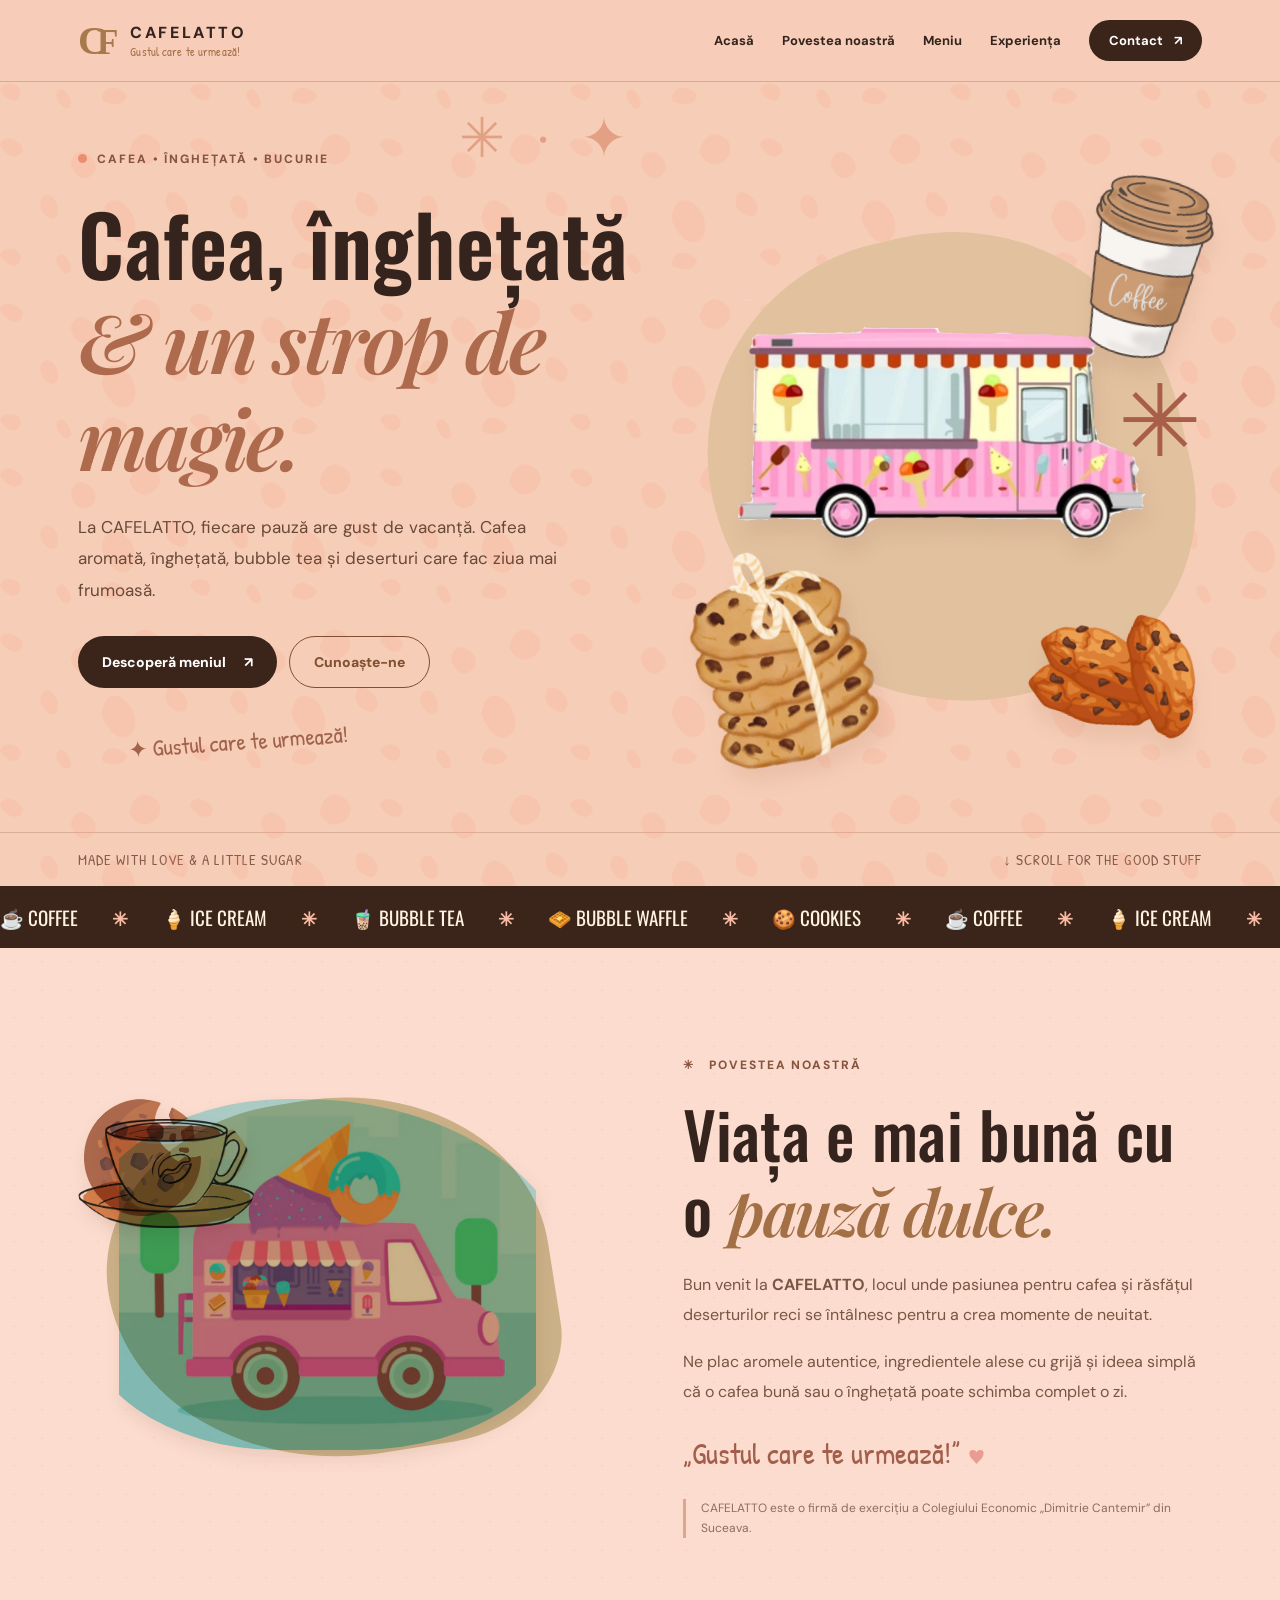
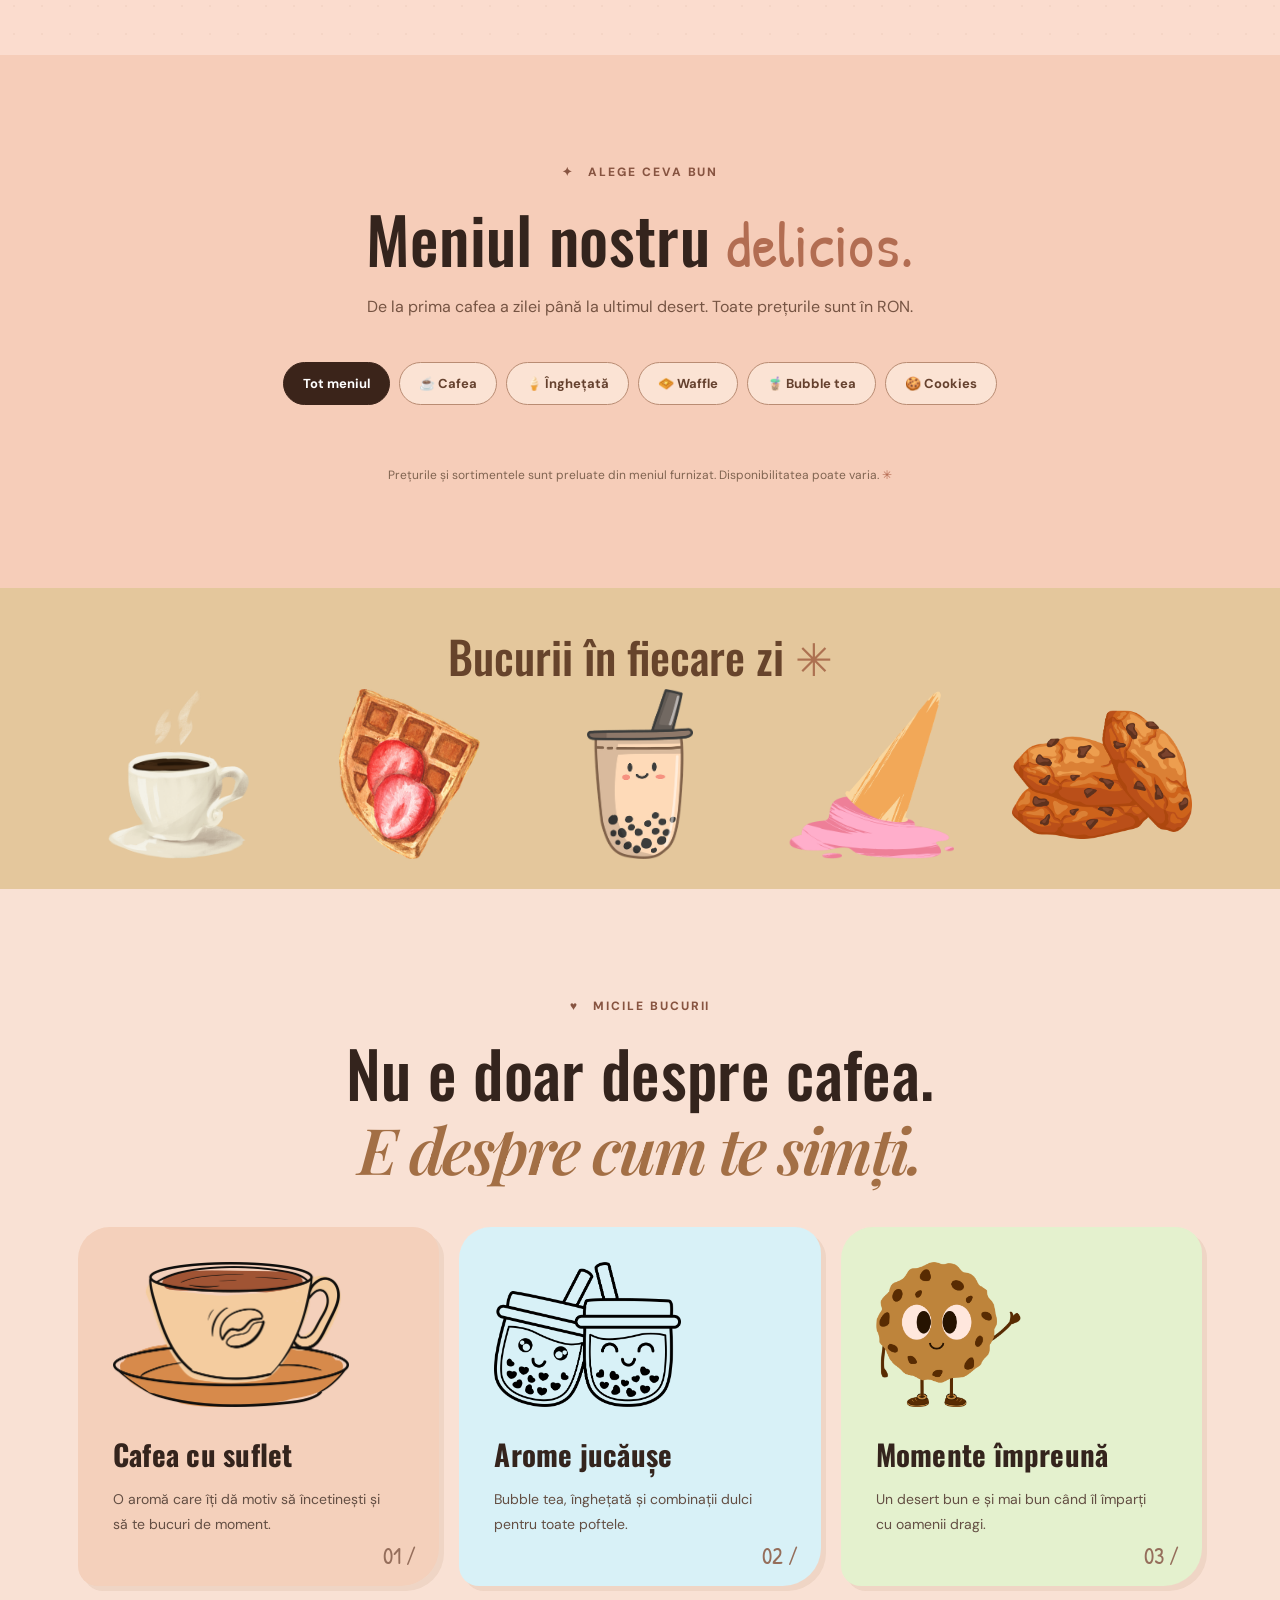
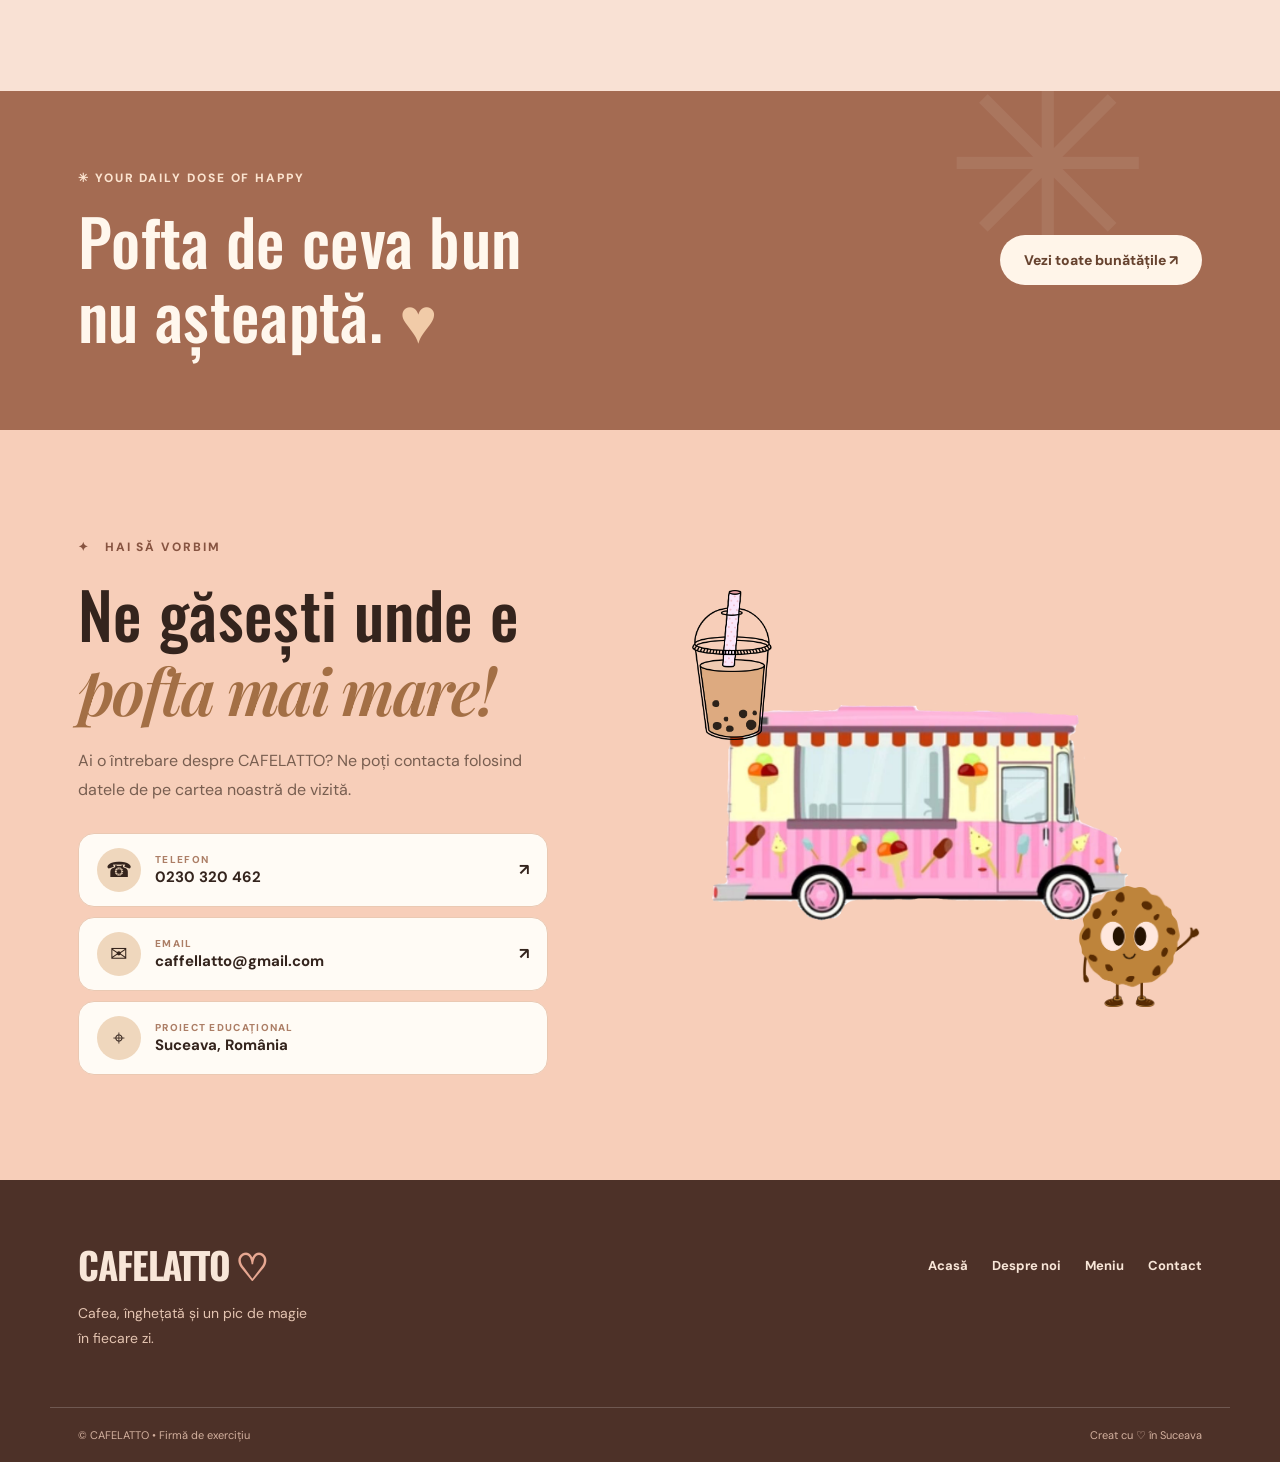
==== commit 9835ac65: "Actualizare ." ====
--- a/index.html
+++ b/index.html
@@ -1,23 +1,24 @@
-<!doctype html>
+<!DOCTYPE html>
+
 <html lang="ro">
 <head>
-<meta charset="utf-8"><meta name="viewport" content="width=device-width, initial-scale=1">
-<meta name="theme-color" content="#f5cbb4"><meta name="description" content="CAFELATTO: cafea, înghețată, bubble tea, waffle și cookies. Gustul care te urmează!">
+<meta charset="utf-8"/><meta content="width=device-width, initial-scale=1" name="viewport"/>
+<meta content="#f5cbb4" name="theme-color"/><meta content="CAFELATTO: cafea, înghețată, bubble tea, waffle și cookies. Gustul care te urmează!" name="description"/>
 <title>CAFELATTO | Gustul care te urmează</title>
-<link rel="preconnect" href="https://fonts.googleapis.com"><link rel="preconnect" href="https://fonts.gstatic.com" crossorigin>
-<link href="https://fonts.googleapis.com/css2?family=DM+Sans:wght@400;500;600;700&family=Fredoka:wght@400;500;600;700&family=Patrick+Hand&display=swap" rel="stylesheet">
-<link rel="stylesheet" href="styles.css"><script defer src="script.js"></script>
+<link href="https://fonts.googleapis.com" rel="preconnect"/><link crossorigin="" href="https://fonts.gstatic.com" rel="preconnect"/>
+<link href="https://fonts.googleapis.com/css2?family=DM+Sans:wght@400;500;600;700&amp;family=Oswald:wght@400;500;600;700&amp;family=Roboto+Condensed:wght@400;500;600;700&amp;family=Patrick+Hand&amp;family=Playfair+Display:wght@500;600;700&amp;display=swap" rel="stylesheet"/>
+<link href="styles.css" rel="stylesheet"/><script defer="" src="script.js"></script>
 </head>
 <body>
-<header class="site-header" id="top"><a class="brand" href="#acasa"><span class="brand-monogram">C<span>F</span></span><span class="brand-label">CAFELATTO<small>Gustul care te urmează!</small></span></a><button class="mobile-toggle" aria-label="Deschide meniul" aria-expanded="false">☰</button><nav class="nav" aria-label="Navigație principală"><a href="#acasa">Acasă</a><a href="#despre">Povestea noastră</a><a href="#meniu">Meniu</a><a href="#experienta">Experiența</a><a class="nav-cta" href="#contact">Contact <span>↗</span></a></nav></header>
+<header class="site-header" id="top"><a class="brand" href="#acasa"><span class="brand-monogram">C<span>F</span></span><span class="brand-label">CAFELATTO<small>Gustul care te urmează!</small></span></a><button aria-expanded="false" aria-label="Deschide meniul" class="mobile-toggle">☰</button><nav aria-label="Navigație principală" class="nav"><a href="#acasa">Acasă</a><a href="#despre">Povestea noastră</a><a href="#meniu">Meniu</a><a href="#experienta">Experiența</a><a class="nav-cta" href="#contact">Contact <span>↗</span></a></nav></header>
 <main>
-<section id="acasa" class="hero"><div class="hero-sprinkles sprinkles-one">✳ &nbsp; · &nbsp; ✦</div><div class="container hero-grid"><div class="hero-copy"><span class="eyebrow"><span class="eyebrow-dot"></span> CAFEA • ÎNGHEȚATĂ • BUCURIE</span><h1>Un strop de <em>dulce,</em><br>o mulțime de <span class="scribble">zâmbete.</span></h1><p>La CAFELATTO, fiecare pauză are gust de vacanță. Cafea aromată, înghețată, bubble tea și deserturi care fac ziua mai frumoasă.</p><div class="hero-actions"><a href="#meniu" class="btn btn-dark">Descoperă meniul <span>↗</span></a><a href="#despre" class="btn btn-outline">Cunoaște-ne</a></div><p class="hero-note">✦ Gustul care te urmează!</p></div><div class="hero-art"><div class="round-highlight"></div><div class="hero-logo-wrap"><img src="assets/logo.webp" alt="Emblema originală CAFELATTO cu înghețată, waffle și bubble tea"></div><div class="hero-sticker sticker-top">GOOD<br>MOOD <span>♥</span></div><img class="hero-coffee" src="assets/coffee-cookies.webp" alt="Ilustrație cu pahar de cafea și cookies din prezentarea CAFELATTO"><span class="floating-star star-one">✦</span><span class="floating-star star-two">✳</span></div></div><div class="hero-bottom"><span>MADE WITH LOVE & A LITTLE SUGAR</span><span>↓ SCROLL FOR THE GOOD STUFF</span></div></section>
-<div class="ticker" aria-hidden="true"><div>☕ COFFEE <b>✳</b> 🍦 ICE CREAM <b>✳</b> 🧋 BUBBLE TEA <b>✳</b> 🧇 BUBBLE WAFFLE <b>✳</b> 🍪 COOKIES <b>✳</b> ☕ COFFEE <b>✳</b> 🍦 ICE CREAM <b>✳</b> 🧋 BUBBLE TEA <b>✳</b></div></div>
-<section id="despre" class="about section"><div class="container about-grid"><div class="about-art"><div class="about-blob"></div><img src="assets/coffee-cookies.webp" alt="Cafea și biscuiți, ilustrație din prezentarea originală"><span class="round-stamp">SWEET<br>EVERY<br>DAY ✷</span></div><div class="about-text"><span class="eyebrow">✳ &nbsp; POVESTEA NOASTRĂ</span><h2>Viața e mai bună cu o <em>pauză dulce.</em></h2><p>Bun venit la <strong>CAFELATTO</strong>, locul unde pasiunea pentru cafea și răsfățul deserturilor reci se întâlnesc pentru a crea momente de neuitat.</p><p>Ne plac aromele autentice, ingredientele alese cu grijă și ideea simplă că o cafea bună sau o înghețată poate schimba complet o zi.</p><div class="about-quote">„Gustul care te urmează!” <span>♥</span></div><p class="project-note">CAFELATTO este o firmă de exercițiu a Colegiului Economic „Dimitrie Cantemir” din Suceava.</p></div></div></section>
-<section class="menu section" id="meniu"><div class="container"><div class="section-heading"><span class="eyebrow">✦ &nbsp; ALEGE CEVA BUN</span><h2>Meniul nostru <span>delicios.</span></h2><p>De la prima cafea a zilei până la ultimul desert. Toate prețurile sunt în RON.</p></div><div class="menu-filters" role="group" aria-label="Categorii meniu"><button class="filter active" data-category="all" aria-pressed="true">Tot meniul</button><button class="filter" data-category="coffee" aria-pressed="false">☕ Cafea</button><button class="filter" data-category="icecream" aria-pressed="false">🍦 Înghețată</button><button class="filter" data-category="waffle" aria-pressed="false">🧇 Waffle</button><button class="filter" data-category="bubbletea" aria-pressed="false">🧋 Bubble tea</button><button class="filter" data-category="cookies" aria-pressed="false">🍪 Cookies</button></div><div class="menu-content" id="menu-content"></div><div class="menu-footnote">Prețurile și sortimentele sunt preluate din meniul furnizat. Disponibilitatea poate varia. <span>✳</span></div></div></section>
-<section id="experienta" class="experience section"><div class="container"><div class="experience-heading"><span class="eyebrow">♥ &nbsp; MICILE BUCURII</span><h2>Nu e doar despre cafea.<br><em>E despre cum te simți.</em></h2></div><div class="experience-grid"><article class="feature feature-peach"><span class="feature-icon">☕</span><h3>Cafea cu suflet</h3><p>O aromă care îți dă motiv să încetinești și să te bucuri de moment.</p><span class="feature-number">01 /</span></article><article class="feature feature-blue"><span class="feature-icon">🧋</span><h3>Arome jucăușe</h3><p>Bubble tea, înghețată și combinații dulci pentru toate poftele.</p><span class="feature-number">02 /</span></article><article class="feature feature-green"><span class="feature-icon">🍪</span><h3>Momente împreună</h3><p>Un desert bun e și mai bun când îl împarți cu oamenii dragi.</p><span class="feature-number">03 /</span></article></div></div></section>
-<section class="cta-band"><div class="container cta-inner"><div><span class="eyebrow">✳ YOUR DAILY DOSE OF HAPPY</span><h2>Pofta de ceva bun<br>nu așteaptă. <em>♥</em></h2></div><a href="#meniu" class="btn btn-light">Vezi toate bunătățile ↗</a></div></section>
-<section id="contact" class="contact section"><div class="container contact-grid"><div><span class="eyebrow">✦ &nbsp; HAI SĂ VORBIM</span><h2>Ne găsești unde e <em>pofta mai mare!</em></h2><p>Ai o întrebare despre CAFELATTO? Ne poți contacta folosind datele de pe cartea noastră de vizită.</p><div class="contact-items"><a href="tel:+40230320462"><span>☎</span><div><small>TELEFON</small><strong>0230 320 462</strong></div><b>↗</b></a><a href="mailto:caffellatto@gmail.com"><span>✉</span><div><small>EMAIL</small><strong>caffellatto@gmail.com</strong></div><b>↗</b></a><div class="contact-item"><span>⌖</span><div><small>PROIECT EDUCAȚIONAL</small><strong>Suceava, România</strong></div></div></div></div><div class="contact-illustration"><div class="contact-circle"><img src="assets/logo.webp" alt="Emblema CAFELATTO"></div><span class="contact-doodle">sweet<br>things<br>inside! ↗</span><div class="contact-cookie">✺</div></div></div></section>
-</main><footer><div class="container footer-main"><div><span class="footer-logo">CAFELATTO<span>♡</span></span><p>Cafea, înghețată și un pic de magie<br>în fiecare zi.</p></div><div class="footer-links"><a href="#acasa">Acasă</a><a href="#despre">Despre noi</a><a href="#meniu">Meniu</a><a href="#contact">Contact</a></div></div><div class="container footer-bottom"><span>© <span id="year"></span> CAFELATTO • Firmă de exercițiu</span><span>Creat cu ♡ în Suceava</span></div></footer>
-<button class="back-top" aria-label="Înapoi sus" title="Înapoi sus">↑</button>
+<section class="hero" id="acasa"><div class="hero-sprinkles sprinkles-one">✳   ·   ✦</div><div class="container hero-grid"><div class="hero-copy"><span class="eyebrow"><span class="eyebrow-dot"></span> CAFEA • ÎNGHEȚATĂ • BUCURIE</span><h1>Cafea, înghețată<br/><em>&amp; un strop de magie.</em></h1><p>La CAFELATTO, fiecare pauză are gust de vacanță. Cafea aromată, înghețată, bubble tea și deserturi care fac ziua mai frumoasă.</p><div class="hero-actions"><a class="btn btn-dark" href="#meniu">Descoperă meniul <span>↗</span></a><a class="btn btn-outline" href="#despre">Cunoaște-ne</a></div><p class="hero-note">✦ Gustul care te urmează!</p></div><div class="hero-art"><div class="peach-spot"></div><img alt="Rulota ilustrată CAFELATTO, din prezentarea Concurs" class="hero-truck" src="assets/truck.png"/><img alt="Waffle ilustrat" class="hero-waffle" src="assets/waffle-stack.png"/><img alt="Cafea la pachet" class="hero-coffee-new" src="assets/takeaway.png"/><img alt="Cookies ilustrate" class="hero-cookie-new" src="assets/cookie-pile.png"/><span aria-hidden="true" class="hero-asterisk">✳</span></div></div><div class="hero-bottom"><span>MADE WITH LOVE &amp; A LITTLE SUGAR</span><span>↓ SCROLL FOR THE GOOD STUFF</span></div></section>
+<div aria-hidden="true" class="ticker"><div>☕ COFFEE <b>✳</b> 🍦 ICE CREAM <b>✳</b> 🧋 BUBBLE TEA <b>✳</b> 🧇 BUBBLE WAFFLE <b>✳</b> 🍪 COOKIES <b>✳</b> ☕ COFFEE <b>✳</b> 🍦 ICE CREAM <b>✳</b> 🧋 BUBBLE TEA <b>✳</b></div></div>
+<section class="about section" id="despre"><div class="container about-grid"><div class="about-art"><div class="about-blob"></div><img alt="Rulota cu deserturi din prezentarea CAFELATTO" class="about-truck" src="assets/truck-scene.png"/><img alt="Ilustrație ceașcă de cafea" class="about-cup" src="assets/coffee-cup.png"/><img alt="Cookie ilustrat" class="about-cookie" src="assets/cookie-bite.png"/></div><div class="about-text"><span class="eyebrow">✳   POVESTEA NOASTRĂ</span><h2>Viața e mai bună cu o <em>pauză dulce.</em></h2><p>Bun venit la <strong>CAFELATTO</strong>, locul unde pasiunea pentru cafea și răsfățul deserturilor reci se întâlnesc pentru a crea momente de neuitat.</p><p>Ne plac aromele autentice, ingredientele alese cu grijă și ideea simplă că o cafea bună sau o înghețată poate schimba complet o zi.</p><div class="about-quote">„Gustul care te urmează!” <span>♥</span></div><p class="project-note">CAFELATTO este o firmă de exercițiu a Colegiului Economic „Dimitrie Cantemir” din Suceava.</p></div></div></section>
+<section class="menu section" id="meniu"><div class="container"><div class="section-heading"><span class="eyebrow">✦   ALEGE CEVA BUN</span><h2>Meniul nostru <span>delicios.</span></h2><p>De la prima cafea a zilei până la ultimul desert. Toate prețurile sunt în RON.</p></div><div aria-label="Categorii meniu" class="menu-filters" role="group"><button aria-pressed="true" class="filter active" data-category="all">Tot meniul</button><button aria-pressed="false" class="filter" data-category="coffee">☕ Cafea</button><button aria-pressed="false" class="filter" data-category="icecream">🍦 Înghețată</button><button aria-pressed="false" class="filter" data-category="waffle">🧇 Waffle</button><button aria-pressed="false" class="filter" data-category="bubbletea">🧋 Bubble tea</button><button aria-pressed="false" class="filter" data-category="cookies">🍪 Cookies</button></div><div class="menu-content" id="menu-content"></div><div class="menu-footnote">Prețurile și sortimentele sunt preluate din meniul furnizat. Disponibilitatea poate varia. <span>✳</span></div></div></section>
+<section aria-label="Produsele CAFELATTO" class="illustrated-break"><div class="container"><div class="break-heading">Bucurii în fiecare zi <span>✳</span></div><div class="illustration-row"><img alt="Espresso" src="assets/espresso-cup.png"/><img alt="Waffle cu căpșuni" src="assets/berry-waffle.png"/><img alt="Bubble tea" src="assets/boba-cute.png"/><img alt="Înghețată" src="assets/icecone.png"/><img alt="Cookies" src="assets/cookie-pile.png"/></div></div></section><section class="experience section" id="experienta"><div class="container"><div class="experience-heading"><span class="eyebrow">♥   MICILE BUCURII</span><h2>Nu e doar despre cafea.<br/><em>E despre cum te simți.</em></h2></div><div class="experience-grid"><article class="feature feature-peach"><img alt="Ceașcă ilustrată" class="feature-ppt-art" src="assets/coffee-cup.png"/><h3>Cafea cu suflet</h3><p>O aromă care îți dă motiv să încetinești și să te bucuri de moment.</p><span class="feature-number">01 /</span></article><article class="feature feature-blue"><img alt="Bubble tea ilustrat" class="feature-ppt-art" src="assets/boba-pair.png"/><h3>Arome jucăușe</h3><p>Bubble tea, înghețată și combinații dulci pentru toate poftele.</p><span class="feature-number">02 /</span></article><article class="feature feature-green"><img alt="Personaj cookie" class="feature-ppt-art" src="assets/cookie-mascot.png"/><h3>Momente împreună</h3><p>Un desert bun e și mai bun când îl împarți cu oamenii dragi.</p><span class="feature-number">03 /</span></article></div></div></section>
+<section class="cta-band"><div class="container cta-inner"><div><span class="eyebrow">✳ YOUR DAILY DOSE OF HAPPY</span><h2>Pofta de ceva bun<br/>nu așteaptă. <em>♥</em></h2></div><a class="btn btn-light" href="#meniu">Vezi toate bunătățile ↗</a></div></section>
+<section class="contact section" id="contact"><div class="container contact-grid"><div><span class="eyebrow">✦   HAI SĂ VORBIM</span><h2>Ne găsești unde e <em>pofta mai mare!</em></h2><p>Ai o întrebare despre CAFELATTO? Ne poți contacta folosind datele de pe cartea noastră de vizită.</p><div class="contact-items"><a href="tel:+40230320462"><span>☎</span><div><small>TELEFON</small><strong>0230 320 462</strong></div><b>↗</b></a><a href="mailto:caffellatto@gmail.com"><span>✉</span><div><small>EMAIL</small><strong>caffellatto@gmail.com</strong></div><b>↗</b></a><div class="contact-item"><span>⌖</span><div><small>PROIECT EDUCAȚIONAL</small><strong>Suceava, România</strong></div></div></div></div><div class="contact-illustration"><img alt="Rulota CAFELATTO" class="contact-truck" src="assets/truck.png"/><img alt="Mascota cookie" class="contact-cookie-new" src="assets/cookie-mascot.png"/><img alt="Băutură bubble tea" class="contact-cup-new" src="assets/tea-drink.png"/></div></div></section>
+</main><footer><div class="container footer-main"><div><span class="footer-logo">CAFELATTO<span>♡</span></span><p>Cafea, înghețată și un pic de magie<br/>în fiecare zi.</p></div><div class="footer-links"><a href="#acasa">Acasă</a><a href="#despre">Despre noi</a><a href="#meniu">Meniu</a><a href="#contact">Contact</a></div></div><div class="container footer-bottom"><span>© <span id="year"></span> CAFELATTO • Firmă de exercițiu</span><span>Creat cu ♡ în Suceava</span></div></footer>
+<button aria-label="Înapoi sus" class="back-top" title="Înapoi sus">↑</button>
 </body></html>
--- a/styles.css
+++ b/styles.css
@@ -1 +1,40 @@
 :root{--peach:#f5cbb4;--peach-light:#fce8d9;--brown:#67432f;--brown-deep:#422a21;--rust:#a4634a;--cream:#fffaf2;--pink:#f5a8ae;--blue:#d5eef3;--green:#e6edce;--line:#d8a991;--font: 'DM Sans',sans-serif;--display:'Fredoka',sans-serif;--hand:'Patrick Hand',cursive}*{box-sizing:border-box}html{scroll-behavior:smooth;scroll-padding-top:85px}body{margin:0;background:var(--cream);color:var(--brown-deep);font-family:var(--font)}button,a{ -webkit-tap-highlight-color:transparent}a{color:inherit;text-decoration:none}button{font:inherit;cursor:pointer}.container{max-width:1180px;padding:0 28px;margin:auto}.section{padding:105px 0}h1,h2,h3,p{margin-top:0}h1,h2,h3{font-family:var(--display)}h2{font-size:clamp(2.55rem,5vw,4.65rem);line-height:1.07;letter-spacing:-.04em;font-weight:600}h2 em,h1 em{font-family:var(--hand);font-weight:400;color:var(--rust);font-style:normal;letter-spacing:-.03em}.eyebrow{display:inline-flex;align-items:center;gap:10px;font-size:12px;letter-spacing:.16em;font-weight:800;color:#875441}.eyebrow-dot{width:9px;height:9px;background:#e98e73;border-radius:50%}.site-header{height:82px;position:sticky;top:0;z-index:50;display:flex;align-items:center;justify-content:space-between;padding:0 max(28px,calc((100vw - 1124px)/2));background:rgba(252,232,217,.95);backdrop-filter:blur(16px);border-bottom:1px solid #dcad9380}.brand{display:flex;align-items:center;gap:10px}.brand-monogram{font-family:Georgia,serif;font-size:40px;font-weight:bold;letter-spacing:-.25em;padding-right:12px;color:#a7794d}.brand-monogram span{font-size:35px}.brand-label{font-weight:800;font-size:16px;letter-spacing:.16em;display:flex;flex-direction:column}.brand-label small{font-family:var(--hand);font-weight:400;font-size:12px;letter-spacing:.01em;color:var(--rust)}.nav{display:flex;align-items:center;gap:28px;font-size:13px;font-weight:700}.nav>a:not(.nav-cta):hover{color:#b76c54}.nav-cta{background:var(--brown-deep);color:#fff;padding:12px 20px;border-radius:30px}.nav-cta span{padding-left:8px}.mobile-toggle{display:none;background:none;border:0;font-size:27px;color:var(--brown)}.hero{background:var(--peach);position:relative;overflow:hidden}.hero:before,.about:before{content:'';pointer-events:none;position:absolute;inset:0;background-image:radial-gradient(#9d65452c 1px,transparent 1px);background-size:28px 28px;opacity:.35}.hero-grid{min-height:650px;display:grid;grid-template-columns:1.1fr 1fr;align-items:center;gap:30px;position:relative}.hero-copy{padding:65px 0 75px;position:relative;z-index:2}.hero h1{font-size:clamp(3.7rem,6.3vw,6.65rem);line-height:1.01;font-weight:600;letter-spacing:-.055em;margin:28px 0}.hero h1 em{color:#ae6a4d}.scribble{position:relative;white-space:nowrap}.scribble:after{content:'';height:10px;position:absolute;bottom:-7px;left:3%;width:90%;border-bottom:5px solid #d7826d;border-radius:50%;transform:rotate(-3deg)}.hero-copy>p:not(.hero-note){font-size:17px;line-height:1.85;max-width:510px;color:#694938}.hero-actions{display:flex;gap:12px;flex-wrap:wrap;margin:30px 0}.btn{display:inline-flex;align-items:center;justify-content:center;gap:18px;border-radius:35px;font-size:14px;font-weight:800;padding:16px 24px;transition:transform .2s,box-shadow .2s}.btn:hover{transform:translateY(-3px);box-shadow:0 7px 0 #68412a21}.btn-dark{background:var(--brown-deep);color:#fff}.btn-outline{border:1.5px solid var(--brown);color:var(--brown)}.hero-note{font-family:var(--hand);font-size:23px;color:#a2634d;transform:rotate(-4deg);display:inline-block;margin:8px 0 0 50px}.hero-art{height:570px;position:relative;display:flex;align-items:center;justify-content:center}.round-highlight{position:absolute;width:450px;height:450px;border-radius:50%;background:#f9ddc6;top:45px;right:4%;box-shadow:0 0 0 22px #f8d8c462}.hero-logo-wrap{width:350px;height:350px;position:relative;z-index:2;border-radius:50%;overflow:hidden;box-shadow:0 20px 55px #6d402b28;transform:rotate(6deg);margin:-70px 20px 0 0}.hero-logo-wrap img{width:100%;height:100%;object-fit:cover}.hero-coffee{position:absolute;width:275px;right:-8%;bottom:0;mix-blend-mode:multiply;border-radius:42px 42px 0 0;z-index:3}.hero-sticker{position:absolute;top:90px;left:2%;width:115px;height:115px;border-radius:50%;background:#e8efa9;color:#724831;transform:rotate(-18deg);display:flex;flex-direction:column;align-items:center;justify-content:center;font-family:var(--display);font-weight:700;font-size:22px;line-height:1;z-index:4;box-shadow:5px 6px 0 #ab765039}.hero-sticker span{font-size:27px;color:#d77a65}.floating-star{position:absolute;color:#a16a4c;font-size:55px}.star-one{top:60px;right:0}.star-two{bottom:75px;left:20px}.hero-sprinkles{position:absolute;font-size:55px;color:#e3a084;right:51%;top:20px}.hero-bottom{display:flex;justify-content:space-between;padding:16px max(28px,calc((100vw - 1124px)/2));border-top:1px solid #a7775e5c;font-family:var(--hand);font-size:15px;letter-spacing:.07em;color:#885b48}.ticker{overflow:hidden;background:var(--brown-deep);color:#fff3e3;padding:17px 0;font-family:var(--display);font-size:19px;white-space:nowrap}.ticker>div{width:max-content;animation:marquee 35s linear infinite}.ticker b{color:#f9bda4;padding:0 30px}@keyframes marquee{to{transform:translateX(-48%)}}.about{position:relative;background:#fff7ed;overflow:hidden}.about-grid{display:grid;grid-template-columns:1fr 1fr;gap:85px;align-items:center;position:relative}.about-art{min-height:500px;position:relative}.about-blob{position:absolute;inset:35px 25px 10px 10px;background:#e6cfab;border-radius:42% 58% 55% 45%/40% 45% 55% 60%;transform:rotate(-9deg)}.about-art img{position:absolute;width:95%;height:87%;object-fit:cover;mix-blend-mode:multiply;top:5%;left:0;border-radius:42% 55% 44% 40%;opacity:.9}.round-stamp{position:absolute;right:-25px;bottom:5px;background:#d58b76;width:118px;height:118px;border-radius:50%;display:grid;place-content:center;text-align:center;font-family:var(--display);font-size:18px;line-height:1.1;font-weight:700;color:#fff;transform:rotate(11deg)}.about-text h2{margin:22px 0}.about-text p{font-size:16px;line-height:1.9;color:#775643}.about-quote{font-family:var(--hand);font-size:30px;color:#a35f4c;margin:26px 0}.about-quote span{color:#e99c91}.about-text .project-note{font-size:12px;line-height:1.6;border-left:3px solid #dca78e;padding-left:15px;color:#886e61}.menu{background:#f8ddc9;position:relative}.section-heading{text-align:center;max-width:700px;margin:0 auto 42px}.section-heading h2{margin:20px 0 12px}.section-heading h2 span{font-family:var(--hand);color:#b26d52}.section-heading p{line-height:1.7;color:#765443}.menu-filters{display:flex;gap:9px;justify-content:center;flex-wrap:wrap;margin-bottom:32px}.filter{border:1.5px solid #b98c73;background:#fff8ee7d;border-radius:50px;padding:12px 19px;font-size:13px;font-weight:700;color:#65412e;transition:all .2s}.filter:hover,.filter.active{background:var(--brown-deep);color:white;border-color:var(--brown-deep)}.menu-content{display:grid;gap:30px}.menu-category{background:#fff9f2;border:1px solid #dfb59c;border-radius:25px;padding:27px 30px 30px;box-shadow:7px 8px 0 #d3a58850;animation:appear .35s ease}@keyframes appear{from{opacity:0;transform:translateY(10px)}to{opacity:1;transform:translateY(0)}}.category-header{display:flex;align-items:center;justify-content:space-between;gap:20px;border-bottom:2px dashed #dbbca8;padding-bottom:17px;margin-bottom:24px}.category-header h3{font-size:clamp(1.6rem,3vw,2.45rem);font-weight:600;margin:0}.category-header>span{font-family:var(--hand);color:#b06c53;font-size:23px}.menu-items{display:grid;grid-template-columns:repeat(3,minmax(0,1fr));gap:20px 22px}.menu-item{padding:17px;background:#fff;border:1px solid #efdbc8;border-radius:17px;min-width:0}.item-top{display:flex;gap:10px;justify-content:space-between;align-items:flex-start;margin-bottom:8px}.item-top h4{margin:0;font-family:var(--display);font-weight:600;font-size:17px;color:#65432f}.price{background:#c9816a;color:#fff;border-radius:22px;min-width:62px;padding:6px 9px;text-align:center;font-weight:700;font-size:12px;white-space:nowrap}.menu-item p{margin:0;color:#836e60;line-height:1.55;font-size:13px}.extras{display:flex;flex-wrap:wrap;align-items:center;gap:8px;margin-top:21px;padding-top:17px;border-top:1px dashed #dfc2ae}.extras strong{font-family:var(--hand);font-size:23px;color:#a75f4a;margin-right:10px}.extra{font-size:12px;border-radius:20px;background:#f5e0d1;padding:7px 10px;color:#80523d}.menu-footnote{text-align:center;font-size:12px;margin-top:30px;color:#806451}.menu-footnote span{color:#b66a51}.experience{background:#fffaf2}.experience-heading{text-align:center;margin-bottom:40px}.experience-heading h2{margin:20px 0}.experience-grid{display:grid;grid-template-columns:repeat(3,1fr);gap:20px}.feature{min-height:305px;padding:35px;border-radius:28px;position:relative;overflow:hidden}.feature-peach{background:#f4d0bb}.feature-blue{background:var(--blue)}.feature-green{background:var(--green)}.feature-icon{display:block;font-size:60px;margin:2px 0 27px}.feature h3{font-size:29px;margin-bottom:12px}.feature p{font-size:14px;line-height:1.8;max-width:270px;color:#634e43}.feature-number{position:absolute;right:23px;bottom:15px;font-family:var(--hand);font-size:23px;color:#956e5b}.cta-band{background:#a46b52;color:#fff7ed;padding:75px 0;position:relative;overflow:hidden}.cta-band:after{content:'✳';position:absolute;font-size:250px;right:10%;top:-85px;color:#ffffff13}.cta-inner{display:flex;align-items:center;justify-content:space-between;gap:30px;position:relative;z-index:1}.cta-band .eyebrow{color:#fbe3cf}.cta-band h2{margin:16px 0 0}.cta-band h2 em{color:#f1cba8}.btn-light{background:#fff5e9;color:#67432f;white-space:nowrap}.contact{background:#f9e6d7}.contact-grid{display:grid;grid-template-columns:1fr 1fr;gap:50px;align-items:center}.contact h2{margin:20px 0}.contact p{line-height:1.8;color:#785e50;max-width:490px}.contact-items{margin-top:28px;display:grid;gap:10px}.contact-items>a,.contact-item{display:flex;gap:14px;align-items:center;background:#fffbf5;padding:14px 18px;border-radius:16px;border:1px solid #eac9b3;max-width:470px}.contact-items>a:hover{border-color:#a36c52}.contact-items>a>span,.contact-item>span{background:#efd7bd;width:44px;height:44px;display:grid;place-items:center;border-radius:50%;font-size:21px;flex-shrink:0}.contact-items small{display:block;font-size:10px;letter-spacing:.13em;color:#ac7e66;font-weight:800}.contact-items strong{font-size:15px;overflow-wrap:anywhere}.contact-items b{margin-left:auto}.contact-illustration{min-height:490px;position:relative;display:grid;place-items:center}.contact-circle{width:min(370px,80%);aspect-ratio:1;border-radius:50%;background:#edd3b5;overflow:hidden;box-shadow:0 0 0 25px #f4d5bf}.contact-circle img{height:100%;width:100%;object-fit:cover}.contact-doodle{position:absolute;right:0;top:12px;font-family:var(--hand);font-size:29px;line-height:1;color:#a56950;transform:rotate(10deg)}.contact-cookie{position:absolute;bottom:5px;left:13%;font-size:90px;color:#c88b63}footer{background:#4d3128;color:#f8e6d8;padding:57px 0 20px}.footer-main{display:flex;justify-content:space-between;gap:30px}.footer-logo{font-family:var(--display);font-size:37px;font-weight:700;letter-spacing:-.03em}.footer-logo span{color:#e7a791;margin-left:5px}.footer-main p{font-size:14px;color:#e4c4b1;line-height:1.8;margin-top:9px}.footer-links{display:flex;gap:24px;align-items:flex-start;padding-top:20px;font-size:13px;font-weight:700}.footer-links a:hover{color:#f2bba6}.footer-bottom{border-top:1px solid #ffffff30;margin-top:42px;padding-top:20px;display:flex;justify-content:space-between;font-size:11px;color:#d4b19f}.back-top{position:fixed;bottom:22px;right:23px;border:none;border-radius:50%;background:#613c2d;color:white;height:48px;width:48px;font-size:23px;z-index:40;box-shadow:0 4px 15px #0002;opacity:0;pointer-events:none;transition:opacity .2s}.back-top.visible{opacity:1;pointer-events:auto}@media(max-width:900px){.nav{gap:13px;font-size:12px}.hero-grid{grid-template-columns:1fr 1fr}.hero h1{font-size:clamp(3.2rem,6.5vw,5rem)}.hero-logo-wrap{width:290px;height:290px}.round-highlight{width:340px;height:340px}.hero-coffee{width:190px}.about-grid{gap:30px}.menu-items{grid-template-columns:repeat(2,1fr)}}@media(max-width:680px){.container{padding:0 20px}.site-header{height:70px;padding:0 20px}.mobile-toggle{display:block}.nav{display:none;position:absolute;top:70px;left:0;right:0;background:#fce8d9;flex-direction:column;padding:20px;align-items:stretch;box-shadow:0 10px 15px #3d200e21}.nav.open{display:flex}.nav>a{padding:11px}.nav-cta{text-align:center}.section{padding:72px 0}.hero-grid,.about-grid,.contact-grid{grid-template-columns:1fr}.hero-grid{gap:0}.hero-copy{padding:65px 0 15px}.hero h1{font-size:clamp(3.4rem,12vw,5.6rem)}.hero-copy>p:not(.hero-note){font-size:15px}.hero-art{height:440px}.hero-logo-wrap{width:290px;height:290px;margin:-35px 20px 0 0}.round-highlight{right:12%;top:30px;width:310px;height:310px}.hero-coffee{width:180px;right:0;bottom:-3px}.hero-sticker{top:35px;left:0;width:91px;height:91px;font-size:18px}.hero-bottom{padding:14px 20px;font-size:11px}.hero-bottom span:last-child{display:none}.about-grid{gap:15px}.about-art{min-height:340px;max-width:440px;width:100%;margin:auto}.about-art img{height:92%;width:90%}.round-stamp{right:5px;bottom:0;width:90px;height:90px;font-size:15px}.menu-items,.experience-grid{grid-template-columns:1fr}.menu-category{padding:20px 17px}.category-header>span{font-size:18px}.menu-item{padding:15px}.filter{padding:10px 14px}.cta-inner{flex-direction:column;align-items:flex-start}.contact-illustration{min-height:350px}.contact-circle{width:260px}.contact-doodle{right:0}.footer-main,.footer-bottom{flex-direction:column;gap:12px}.footer-links{flex-wrap:wrap;padding-top:0;gap:16px}.section-heading h2,.experience-heading h2{font-size:2.8rem}}@media(prefers-reduced-motion:reduce){*,*:before,*:after{scroll-behavior:auto!important;animation:none!important;transition:none!important}}
+
+/* Design alignment with Concurs.pptx: peach, hand-drawn food illustrations, tall lettering */
+:root{--peach:#f5cdb7;--peach-light:#fee9df;--brown:#805033;--brown-deep:#3b241a;--rust:#a36f45;--cream:#fff2e7;--blue:#d8f1f7;--green:#e4f1ce;--display:'Oswald',sans-serif}
+body{background:#f7ceb9;color:#34241d}
+h1,h2,h3,.category-header h3{font-family:'Oswald',sans-serif;letter-spacing:.008em}
+h1{font-weight:600!important;line-height:1.13!important;letter-spacing:.01em!important}
+h2{font-weight:500;letter-spacing:.005em;line-height:1.16}
+h1 em,h2 em{font-family:'Playfair Display',Georgia,serif;font-style:italic;letter-spacing:-.04em;font-weight:600}
+.site-header{background:rgba(247,206,187,.96);border-color:#d6aa93}
+.hero{background:#f6cdb6}
+.hero:before{background-image:url('assets/peach-dots.png');background-size:190px;opacity:.18}
+.hero h1{font-size:clamp(3.6rem,6.5vw,6.6rem);max-width:670px}
+.hero-art{isolation:isolate;min-height:590px;display:block}
+.hero-art img{position:absolute;object-fit:contain;filter:drop-shadow(4px 15px 9px #7b453319)}
+.peach-spot{position:absolute;inset:12% 3% 8% 6%;border-radius:48% 52% 42% 58%;background:#e2c19f;transform:rotate(-13deg)}
+.hero-truck{width:84%;height:76%;top:5%;left:8%;z-index:3;animation:float-soft 6s ease-in-out infinite}
+.hero-waffle{width:35%;height:37%;left:2%;bottom:-2%;z-index:4;transform:rotate(-16deg)}
+.hero-coffee-new{width:26%;height:38%;right:-2%;top:-1%;z-index:4;transform:rotate(12deg)}
+.hero-cookie-new{width:32%;height:28%;right:0;bottom:0;z-index:4;transform:rotate(15deg)}
+.hero-asterisk{position:absolute;font-size:100px;color:#a85e49;right:0;top:33%;z-index:1}
+@keyframes float-soft{50%{transform:translateY(-11px)}}
+.about{background:#fbdcce;position:relative;overflow:hidden}.about-art{min-height:450px;position:relative}
+.about-blob{position:absolute;width:85%;height:80%;top:5%;left:6%;border-radius:47% 53% 30% 60%;background:#cbb187}
+.about-art img{position:absolute;object-fit:contain;filter:drop-shadow(2px 8px 8px #562c1b1a)}
+.about-truck{height:78%!important;width:96%!important;left:0;top:6%}
+.about-cup{height:33%!important;width:34%!important;bottom:0;right:-6%;z-index:2}
+.about-cookie{height:26%!important;width:25%!important;top:0;left:0;z-index:2}
+.menu{background:#f6cdb9}.menu-category{background:#ffe6d9;border-color:#d7a88a;box-shadow:5px 6px 0 #bd855b24}
+.menu-item{background:#fff3e8;border-color:#eac5ae}.category-header h3{font-size:clamp(2.1rem,3vw,3.1rem)}
+.menu-category[data-type="coffee"]{background-image:url('assets/beans-border.png');background-position:right bottom;background-repeat:no-repeat;background-size:240px}
+.menu-category[data-type="cookies"]{background-image:url('assets/cookie-bite.png');background-position:right bottom;background-repeat:no-repeat;background-size:115px}
+.menu-category[data-type="bubbletea"]{background-image:url('assets/boba-cup.png');background-position:right bottom;background-repeat:no-repeat;background-size:130px}
+.menu-category[data-type="waffle"]{background-image:url('assets/berry-waffle.png');background-position:right bottom;background-repeat:no-repeat;background-size:130px}
+.menu-category[data-type="icecream"]{background-image:url('assets/icecone.png');background-position:right bottom;background-repeat:no-repeat;background-size:140px}
+.experience{background:#f9e1d4}.feature{border-radius:32px 26px 38px 20px;box-shadow:5px 5px 0 #7a482215}
+.feature-ppt-art{height:145px;width:100%;object-fit:contain;object-position:left center;margin:0 0 20px}
+.illustrated-break{background:#e4c79c;padding:35px 0 30px;position:relative;overflow:hidden}.break-heading{font:500 clamp(1.8rem,3.5vw,3.5rem) Oswald;text-align:center;color:#67442c}.break-heading span{color:#ad7151}.illustration-row{display:flex;align-items:center;justify-content:space-around;gap:30px}.illustration-row img{width:16%;height:170px;object-fit:contain;transition:transform .25s}.illustration-row img:hover{transform:translateY(-9px) rotate(-3deg)}
+.contact{background:#f7ceb9}.contact-illustration{min-height:430px;position:relative}.contact-illustration img{position:absolute;object-fit:contain}.contact-truck{width:83%;height:80%;top:8%;left:6%}.contact-cookie-new{width:23%;height:30%;right:0;bottom:2%}.contact-cup-new{height:35%;width:25%;left:0;top:0}
+@media(max-width:680px){.hero-art{min-height:400px;height:400px}.hero h1{font-size:clamp(3.1rem,12vw,5.2rem)}.peach-spot{inset:9% 6% 6%}.hero-truck{width:88%;left:6%}.hero-coffee-new{right:0}.about-art{min-height:340px}.illustration-row{gap:3px}.illustration-row img{height:90px;width:19%}.contact-illustration{min-height:340px}.feature-ppt-art{height:120px}}
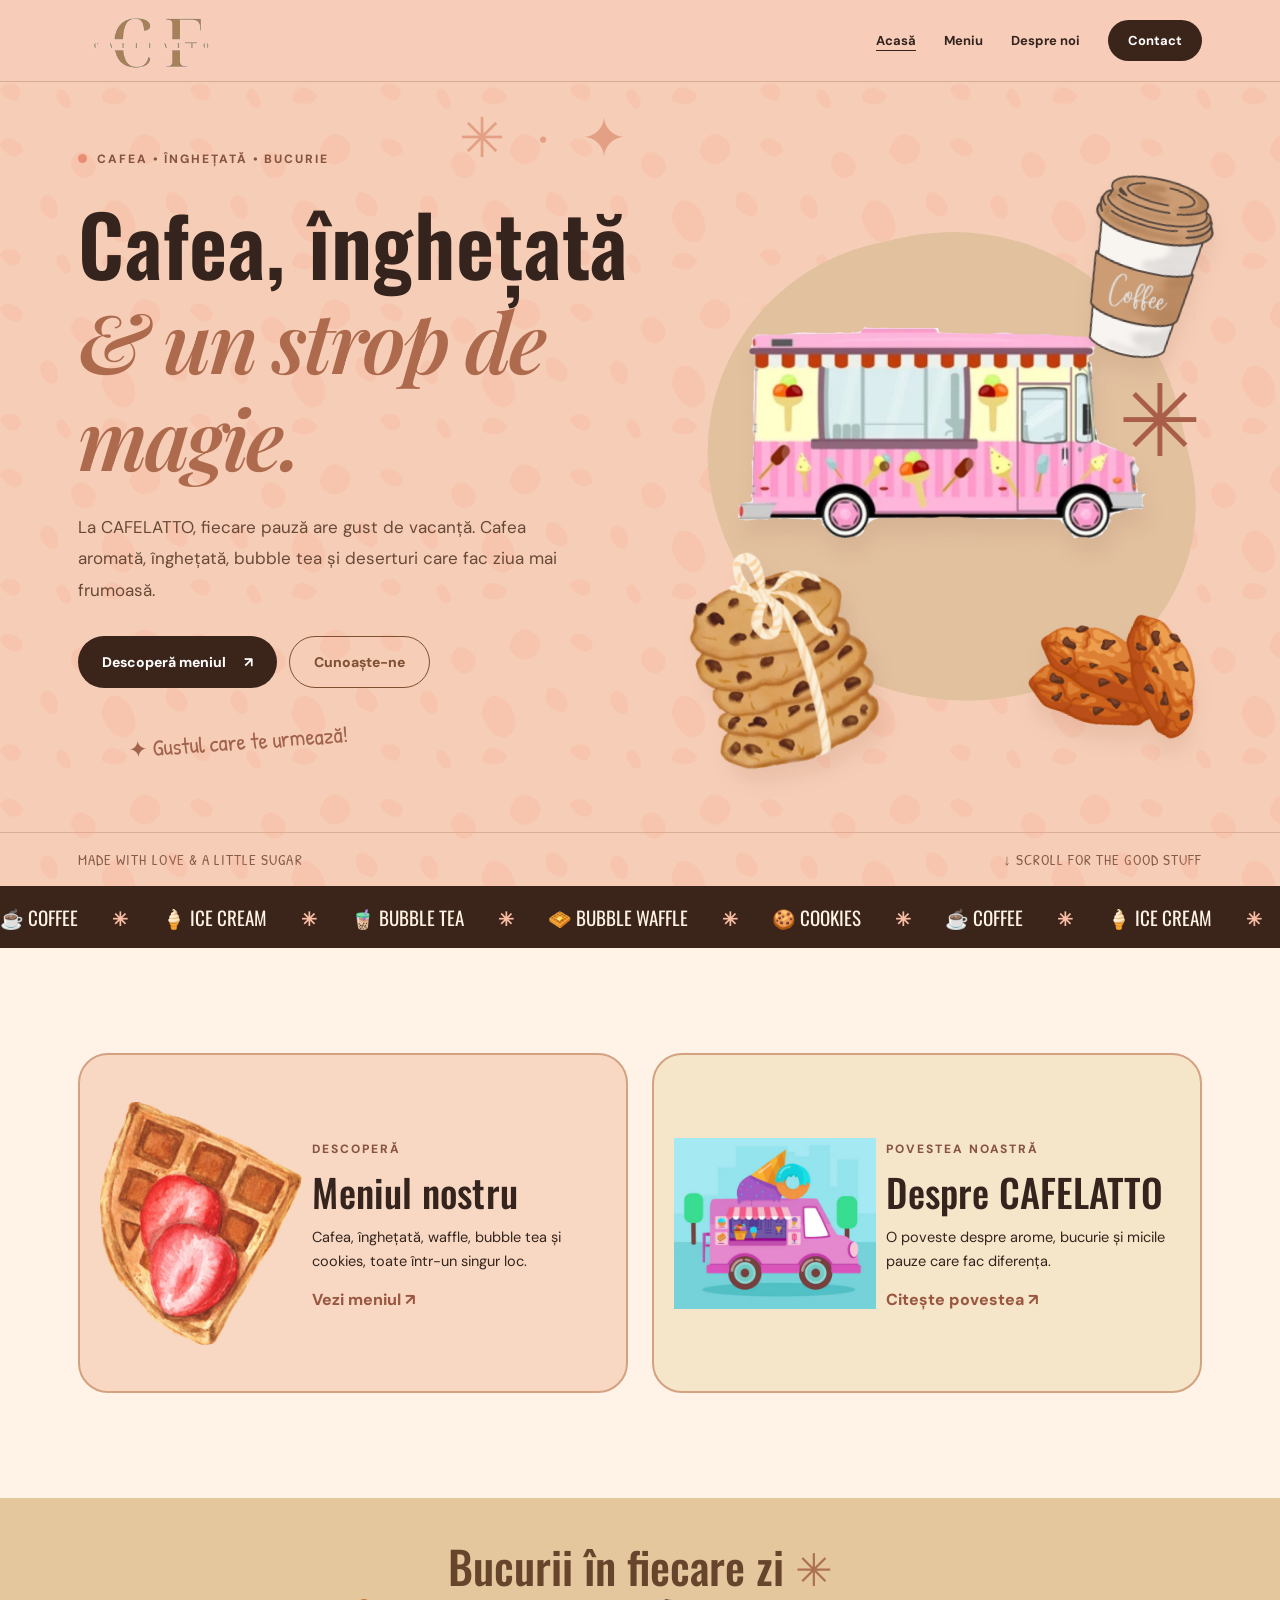
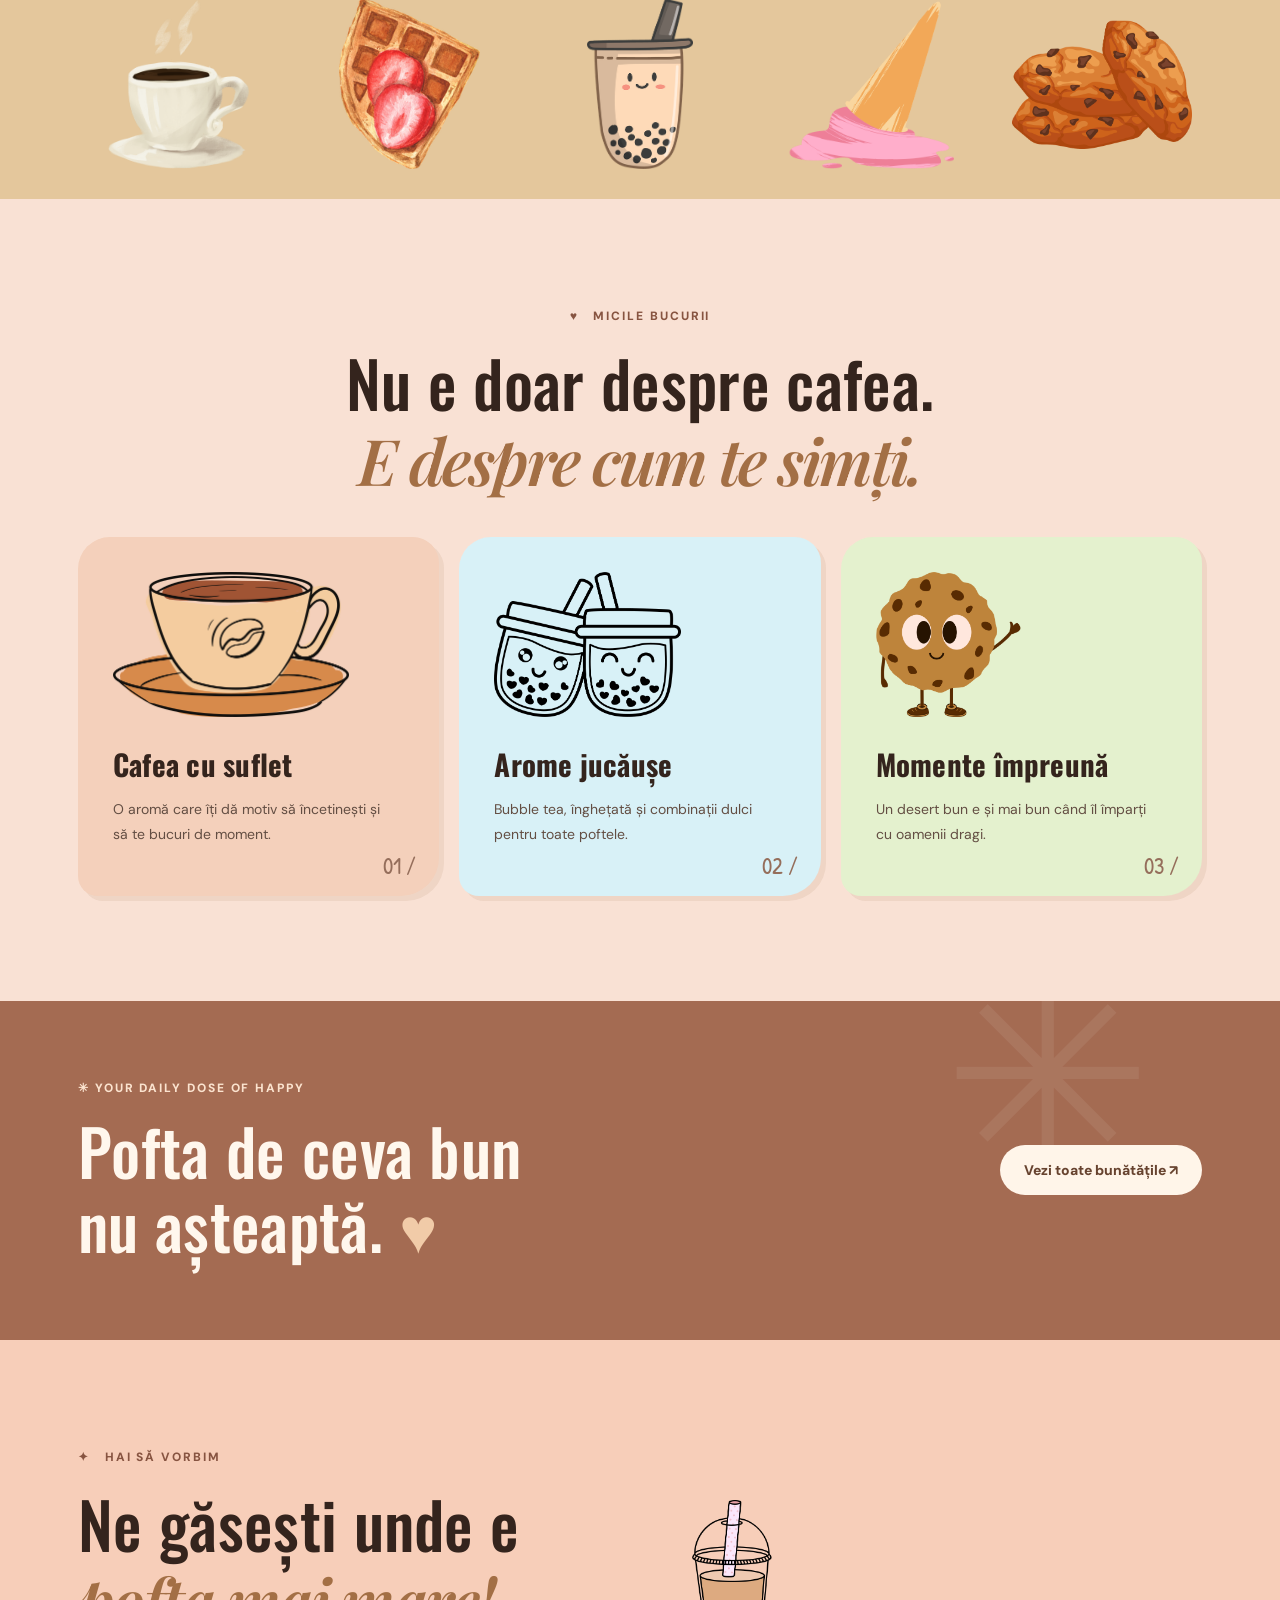
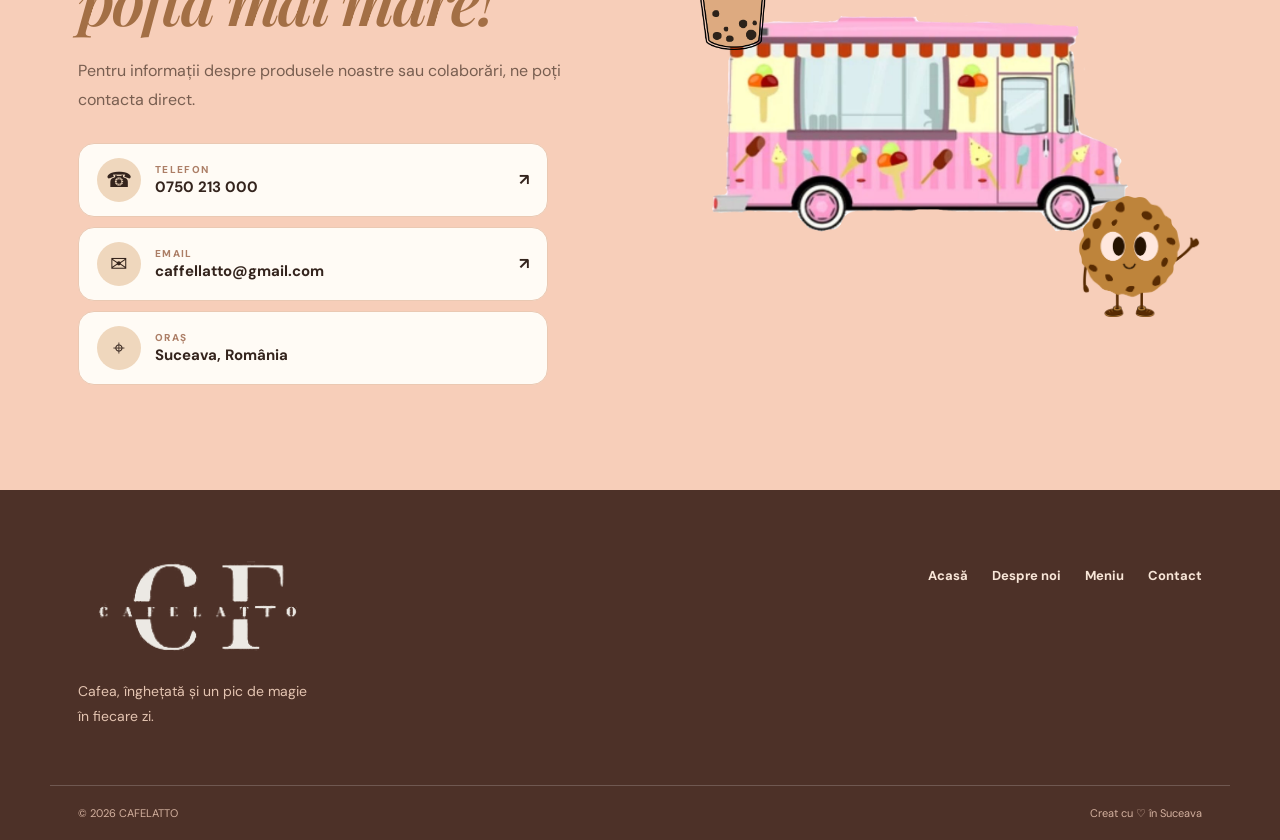
==== commit 9c0070dc: "Corectie ." ====
--- a/index.html
+++ b/index.html
@@ -1,3 +1,6 @@
+<!DOCTYPE html>
+<!DOCTYPE html>
+
 <!DOCTYPE html>
 
 <html lang="ro">
@@ -10,15 +13,13 @@
 <link href="styles.css" rel="stylesheet"/><script defer="" src="script.js"></script>
 </head>
 <body>
-<header class="site-header" id="top"><a class="brand" href="#acasa"><span class="brand-monogram">C<span>F</span></span><span class="brand-label">CAFELATTO<small>Gustul care te urmează!</small></span></a><button aria-expanded="false" aria-label="Deschide meniul" class="mobile-toggle">☰</button><nav aria-label="Navigație principală" class="nav"><a href="#acasa">Acasă</a><a href="#despre">Povestea noastră</a><a href="#meniu">Meniu</a><a href="#experienta">Experiența</a><a class="nav-cta" href="#contact">Contact <span>↗</span></a></nav></header>
+<header class="site-header" id="top"><a class="brand" href="index.html"><img alt="CAFELATTO, sigla originală CF" class="brand-logo" src="assets/logo-cafelatto.png"/></a><button aria-expanded="false" aria-label="Deschide meniul" class="mobile-toggle">☰</button><nav aria-label="Navigație principală" class="nav"><a aria-current="page" href="index.html">Acasă</a><a href="meniu.html">Meniu</a><a href="despre-noi.html">Despre noi</a><a class="nav-cta" href="index.html#contact">Contact</a></nav></header>
 <main>
-<section class="hero" id="acasa"><div class="hero-sprinkles sprinkles-one">✳   ·   ✦</div><div class="container hero-grid"><div class="hero-copy"><span class="eyebrow"><span class="eyebrow-dot"></span> CAFEA • ÎNGHEȚATĂ • BUCURIE</span><h1>Cafea, înghețată<br/><em>&amp; un strop de magie.</em></h1><p>La CAFELATTO, fiecare pauză are gust de vacanță. Cafea aromată, înghețată, bubble tea și deserturi care fac ziua mai frumoasă.</p><div class="hero-actions"><a class="btn btn-dark" href="#meniu">Descoperă meniul <span>↗</span></a><a class="btn btn-outline" href="#despre">Cunoaște-ne</a></div><p class="hero-note">✦ Gustul care te urmează!</p></div><div class="hero-art"><div class="peach-spot"></div><img alt="Rulota ilustrată CAFELATTO, din prezentarea Concurs" class="hero-truck" src="assets/truck.png"/><img alt="Waffle ilustrat" class="hero-waffle" src="assets/waffle-stack.png"/><img alt="Cafea la pachet" class="hero-coffee-new" src="assets/takeaway.png"/><img alt="Cookies ilustrate" class="hero-cookie-new" src="assets/cookie-pile.png"/><span aria-hidden="true" class="hero-asterisk">✳</span></div></div><div class="hero-bottom"><span>MADE WITH LOVE &amp; A LITTLE SUGAR</span><span>↓ SCROLL FOR THE GOOD STUFF</span></div></section>
-<div aria-hidden="true" class="ticker"><div>☕ COFFEE <b>✳</b> 🍦 ICE CREAM <b>✳</b> 🧋 BUBBLE TEA <b>✳</b> 🧇 BUBBLE WAFFLE <b>✳</b> 🍪 COOKIES <b>✳</b> ☕ COFFEE <b>✳</b> 🍦 ICE CREAM <b>✳</b> 🧋 BUBBLE TEA <b>✳</b></div></div>
-<section class="about section" id="despre"><div class="container about-grid"><div class="about-art"><div class="about-blob"></div><img alt="Rulota cu deserturi din prezentarea CAFELATTO" class="about-truck" src="assets/truck-scene.png"/><img alt="Ilustrație ceașcă de cafea" class="about-cup" src="assets/coffee-cup.png"/><img alt="Cookie ilustrat" class="about-cookie" src="assets/cookie-bite.png"/></div><div class="about-text"><span class="eyebrow">✳   POVESTEA NOASTRĂ</span><h2>Viața e mai bună cu o <em>pauză dulce.</em></h2><p>Bun venit la <strong>CAFELATTO</strong>, locul unde pasiunea pentru cafea și răsfățul deserturilor reci se întâlnesc pentru a crea momente de neuitat.</p><p>Ne plac aromele autentice, ingredientele alese cu grijă și ideea simplă că o cafea bună sau o înghețată poate schimba complet o zi.</p><div class="about-quote">„Gustul care te urmează!” <span>♥</span></div><p class="project-note">CAFELATTO este o firmă de exercițiu a Colegiului Economic „Dimitrie Cantemir” din Suceava.</p></div></div></section>
-<section class="menu section" id="meniu"><div class="container"><div class="section-heading"><span class="eyebrow">✦   ALEGE CEVA BUN</span><h2>Meniul nostru <span>delicios.</span></h2><p>De la prima cafea a zilei până la ultimul desert. Toate prețurile sunt în RON.</p></div><div aria-label="Categorii meniu" class="menu-filters" role="group"><button aria-pressed="true" class="filter active" data-category="all">Tot meniul</button><button aria-pressed="false" class="filter" data-category="coffee">☕ Cafea</button><button aria-pressed="false" class="filter" data-category="icecream">🍦 Înghețată</button><button aria-pressed="false" class="filter" data-category="waffle">🧇 Waffle</button><button aria-pressed="false" class="filter" data-category="bubbletea">🧋 Bubble tea</button><button aria-pressed="false" class="filter" data-category="cookies">🍪 Cookies</button></div><div class="menu-content" id="menu-content"></div><div class="menu-footnote">Prețurile și sortimentele sunt preluate din meniul furnizat. Disponibilitatea poate varia. <span>✳</span></div></div></section>
+<section class="hero" id="acasa"><div class="hero-sprinkles sprinkles-one">✳   ·   ✦</div><div class="container hero-grid"><div class="hero-copy"><span class="eyebrow"><span class="eyebrow-dot"></span> CAFEA • ÎNGHEȚATĂ • BUCURIE</span><h1>Cafea, înghețată<br/><em>&amp; un strop de magie.</em></h1><p>La CAFELATTO, fiecare pauză are gust de vacanță. Cafea aromată, înghețată, bubble tea și deserturi care fac ziua mai frumoasă.</p><div class="hero-actions"><a class="btn btn-dark" href="meniu.html">Descoperă meniul <span>↗</span></a><a class="btn btn-outline" href="despre-noi.html">Cunoaște-ne</a></div><p class="hero-note">✦ Gustul care te urmează!</p></div><div class="hero-art"><div class="peach-spot"></div><img alt="Rulota ilustrată CAFELATTO, din prezentarea Concurs" class="hero-truck" src="assets/truck.png"/><img alt="Waffle ilustrat" class="hero-waffle" src="assets/waffle-stack.png"/><img alt="Cafea la pachet" class="hero-coffee-new" src="assets/takeaway.png"/><img alt="Cookies ilustrate" class="hero-cookie-new" src="assets/cookie-pile.png"/><span aria-hidden="true" class="hero-asterisk">✳</span></div></div><div class="hero-bottom"><span>MADE WITH LOVE &amp; A LITTLE SUGAR</span><span>↓ SCROLL FOR THE GOOD STUFF</span></div></section>
+<div aria-hidden="true" class="ticker"><div>☕ COFFEE <b>✳</b> 🍦 ICE CREAM <b>✳</b> 🧋 BUBBLE TEA <b>✳</b> 🧇 BUBBLE WAFFLE <b>✳</b> 🍪 COOKIES <b>✳</b> ☕ COFFEE <b>✳</b> 🍦 ICE CREAM <b>✳</b> 🧋 BUBBLE TEA <b>✳</b></div></div><section class="section home-shortcuts"><div class="container shortcut-grid"><a class="shortcut-card" href="meniu.html"><img alt="Waffle ilustrat" src="assets/berry-waffle.png"/><div><span class="eyebrow">DESCOPERĂ</span><h2>Meniul nostru</h2><p>Cafea, înghețată, waffle, bubble tea și cookies, toate într-un singur loc.</p><span class="shortcut-link">Vezi meniul ↗</span></div></a><a class="shortcut-card" href="despre-noi.html"><img alt="Ilustrația rulotei CAFELATTO" src="assets/truck-scene.png"/><div><span class="eyebrow">POVESTEA NOASTRĂ</span><h2>Despre CAFELATTO</h2><p>O poveste despre arome, bucurie și micile pauze care fac diferența.</p><span class="shortcut-link">Citește povestea ↗</span></div></a></div></section>
 <section aria-label="Produsele CAFELATTO" class="illustrated-break"><div class="container"><div class="break-heading">Bucurii în fiecare zi <span>✳</span></div><div class="illustration-row"><img alt="Espresso" src="assets/espresso-cup.png"/><img alt="Waffle cu căpșuni" src="assets/berry-waffle.png"/><img alt="Bubble tea" src="assets/boba-cute.png"/><img alt="Înghețată" src="assets/icecone.png"/><img alt="Cookies" src="assets/cookie-pile.png"/></div></div></section><section class="experience section" id="experienta"><div class="container"><div class="experience-heading"><span class="eyebrow">♥   MICILE BUCURII</span><h2>Nu e doar despre cafea.<br/><em>E despre cum te simți.</em></h2></div><div class="experience-grid"><article class="feature feature-peach"><img alt="Ceașcă ilustrată" class="feature-ppt-art" src="assets/coffee-cup.png"/><h3>Cafea cu suflet</h3><p>O aromă care îți dă motiv să încetinești și să te bucuri de moment.</p><span class="feature-number">01 /</span></article><article class="feature feature-blue"><img alt="Bubble tea ilustrat" class="feature-ppt-art" src="assets/boba-pair.png"/><h3>Arome jucăușe</h3><p>Bubble tea, înghețată și combinații dulci pentru toate poftele.</p><span class="feature-number">02 /</span></article><article class="feature feature-green"><img alt="Personaj cookie" class="feature-ppt-art" src="assets/cookie-mascot.png"/><h3>Momente împreună</h3><p>Un desert bun e și mai bun când îl împarți cu oamenii dragi.</p><span class="feature-number">03 /</span></article></div></div></section>
-<section class="cta-band"><div class="container cta-inner"><div><span class="eyebrow">✳ YOUR DAILY DOSE OF HAPPY</span><h2>Pofta de ceva bun<br/>nu așteaptă. <em>♥</em></h2></div><a class="btn btn-light" href="#meniu">Vezi toate bunătățile ↗</a></div></section>
-<section class="contact section" id="contact"><div class="container contact-grid"><div><span class="eyebrow">✦   HAI SĂ VORBIM</span><h2>Ne găsești unde e <em>pofta mai mare!</em></h2><p>Ai o întrebare despre CAFELATTO? Ne poți contacta folosind datele de pe cartea noastră de vizită.</p><div class="contact-items"><a href="tel:+40230320462"><span>☎</span><div><small>TELEFON</small><strong>0230 320 462</strong></div><b>↗</b></a><a href="mailto:caffellatto@gmail.com"><span>✉</span><div><small>EMAIL</small><strong>caffellatto@gmail.com</strong></div><b>↗</b></a><div class="contact-item"><span>⌖</span><div><small>PROIECT EDUCAȚIONAL</small><strong>Suceava, România</strong></div></div></div></div><div class="contact-illustration"><img alt="Rulota CAFELATTO" class="contact-truck" src="assets/truck.png"/><img alt="Mascota cookie" class="contact-cookie-new" src="assets/cookie-mascot.png"/><img alt="Băutură bubble tea" class="contact-cup-new" src="assets/tea-drink.png"/></div></div></section>
-</main><footer><div class="container footer-main"><div><span class="footer-logo">CAFELATTO<span>♡</span></span><p>Cafea, înghețată și un pic de magie<br/>în fiecare zi.</p></div><div class="footer-links"><a href="#acasa">Acasă</a><a href="#despre">Despre noi</a><a href="#meniu">Meniu</a><a href="#contact">Contact</a></div></div><div class="container footer-bottom"><span>© <span id="year"></span> CAFELATTO • Firmă de exercițiu</span><span>Creat cu ♡ în Suceava</span></div></footer>
+<section class="cta-band"><div class="container cta-inner"><div><span class="eyebrow">✳ YOUR DAILY DOSE OF HAPPY</span><h2>Pofta de ceva bun<br/>nu așteaptă. <em>♥</em></h2></div><a class="btn btn-light" href="meniu.html">Vezi toate bunătățile ↗</a></div></section>
+<section class="contact section" id="contact"><div class="container contact-grid"><div><span class="eyebrow">✦   HAI SĂ VORBIM</span><h2>Ne găsești unde e <em>pofta mai mare!</em></h2><p>Pentru informații despre produsele noastre sau colaborări, ne poți contacta direct.</p><div class="contact-items"><a href="tel:+40750213000"><span>☎</span><div><small>TELEFON</small><strong>0750 213 000</strong></div><b>↗</b></a><a href="mailto:caffellatto@gmail.com"><span>✉</span><div><small>EMAIL</small><strong>caffellatto@gmail.com</strong></div><b>↗</b></a><div class="contact-item"><span>⌖</span><div><small>ORAȘ</small><strong>Suceava, România</strong></div></div></div></div><div class="contact-illustration"><img alt="Rulota CAFELATTO" class="contact-truck" src="assets/truck.png"/><img alt="Mascota cookie" class="contact-cookie-new" src="assets/cookie-mascot.png"/><img alt="Băutură bubble tea" class="contact-cup-new" src="assets/tea-drink.png"/></div></div></section>
+</main><footer><div class="container footer-main"><div><span class="footer-logo"><img alt="CAFELATTO" class="footer-brand-logo" src="assets/logo-cafelatto.png"/></span><p>Cafea, înghețată și un pic de magie<br/>în fiecare zi.</p></div><div class="footer-links"><a href="index.html">Acasă</a><a href="despre-noi.html">Despre noi</a><a href="meniu.html">Meniu</a><a href="index.html#contact">Contact</a></div></div><div class="container footer-bottom"><span>© <span id="year"></span> CAFELATTO</span><span>Creat cu ♡ în Suceava</span></div></footer>
 <button aria-label="Înapoi sus" class="back-top" title="Înapoi sus">↑</button>
 </body></html>
--- a/styles.css
+++ b/styles.css
@@ -38,3 +38,23 @@
 .illustrated-break{background:#e4c79c;padding:35px 0 30px;position:relative;overflow:hidden}.break-heading{font:500 clamp(1.8rem,3.5vw,3.5rem) Oswald;text-align:center;color:#67442c}.break-heading span{color:#ad7151}.illustration-row{display:flex;align-items:center;justify-content:space-around;gap:30px}.illustration-row img{width:16%;height:170px;object-fit:contain;transition:transform .25s}.illustration-row img:hover{transform:translateY(-9px) rotate(-3deg)}
 .contact{background:#f7ceb9}.contact-illustration{min-height:430px;position:relative}.contact-illustration img{position:absolute;object-fit:contain}.contact-truck{width:83%;height:80%;top:8%;left:6%}.contact-cookie-new{width:23%;height:30%;right:0;bottom:2%}.contact-cup-new{height:35%;width:25%;left:0;top:0}
 @media(max-width:680px){.hero-art{min-height:400px;height:400px}.hero h1{font-size:clamp(3.1rem,12vw,5.2rem)}.peach-spot{inset:9% 6% 6%}.hero-truck{width:88%;left:6%}.hero-coffee-new{right:0}.about-art{min-height:340px}.illustration-row{gap:3px}.illustration-row img{height:90px;width:19%}.contact-illustration{min-height:340px}.feature-ppt-art{height:120px}}
+
+/* Logo original from CAFELATTO business card */
+.brand-logo{height:65px;width:144px;object-fit:contain;display:block;max-width:100%}
+.brand{min-width:140px}.footer-brand-logo{height:112px;width:235px;object-fit:contain;filter:brightness(0) invert(.89) sepia(.13) saturate(.7)}
+.subpage-banner{background:#f7ceb9;padding:75px 0 65px;position:relative;overflow:hidden;border-bottom:2px solid #b57a5a3b}
+.subpage-banner:after{content:"";position:absolute;right:-50px;bottom:-85px;width:280px;height:280px;background:url('assets/coffee-beans-corner.png') center/contain no-repeat;opacity:.32;pointer-events:none}
+.subpage-banner h1{font-family:var(--display);font-size:clamp(3.2rem,8vw,6.8rem);line-height:1.1;letter-spacing:-.04em;margin:20px 0;color:#533427}
+.subpage-banner p{font-size:1.12rem;max-width:620px;line-height:1.7;margin:0;color:#67432f}
+.menu-subpage{padding-top:75px}.about-subpage{padding-top:75px}.about-link{margin-top:24px}
+.home-shortcuts{background:#fff3e8}.shortcut-grid{display:grid;grid-template-columns:repeat(2,minmax(0,1fr));gap:24px}
+.shortcut-card{min-height:340px;display:grid;grid-template-columns:40% 60%;align-items:center;gap:10px;border:2px solid #d4a181;background:#f8d8c3;border-radius:30px;padding:20px;overflow:hidden;transition:transform .2s}
+.shortcut-card:nth-child(2){background:#f5e5c9}.shortcut-card:hover{transform:translateY(-5px)}
+.shortcut-card img{width:100%;max-height:245px;object-fit:contain}.shortcut-card h2{font-size:clamp(1.8rem,3vw,2.8rem);margin:12px 0}
+.shortcut-card p{font-size:.91rem;line-height:1.65}.shortcut-link{font-weight:800;color:#9a5740}
+.values-section{background:#f8ddc9}.values-grid{display:grid;grid-template-columns:repeat(3,minmax(0,1fr));gap:23px}
+.values-grid article{background:#fff7ed;border:1px solid #e8b9a0;border-radius:25px;padding:27px;text-align:center}
+.values-grid img{height:145px;width:100%;object-fit:contain}.values-grid h3{font-size:1.5rem;margin:12px 0}
+.values-grid p{line-height:1.65;color:#775643}.nav a[aria-current="page"]{text-decoration:underline;text-underline-offset:5px}
+@media(max-width:820px){.shortcut-grid{grid-template-columns:1fr}}
+@media(max-width:680px){.brand-logo{height:58px;width:128px}.subpage-banner{padding:55px 0 45px}.shortcut-card{grid-template-columns:1fr;text-align:center}.shortcut-card img{max-height:190px}.values-grid{grid-template-columns:1fr}.footer-brand-logo{height:84px}}
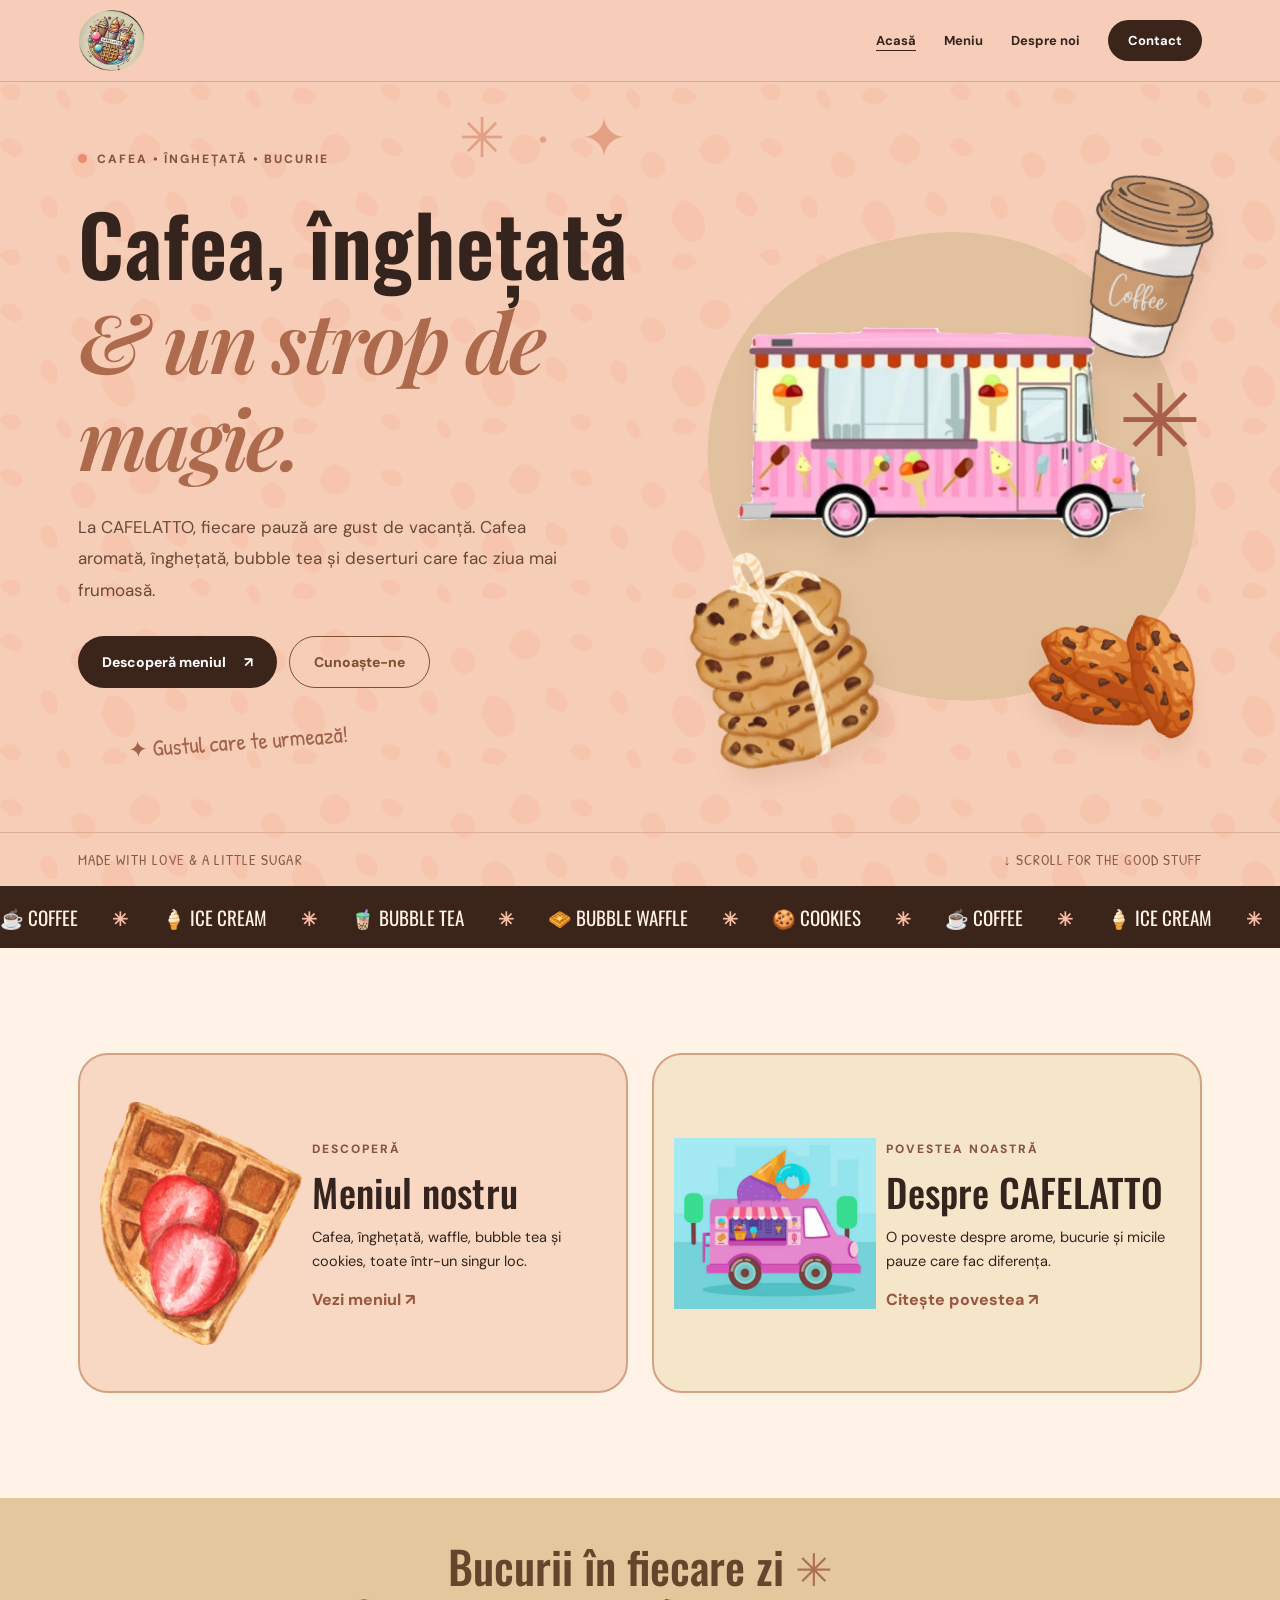
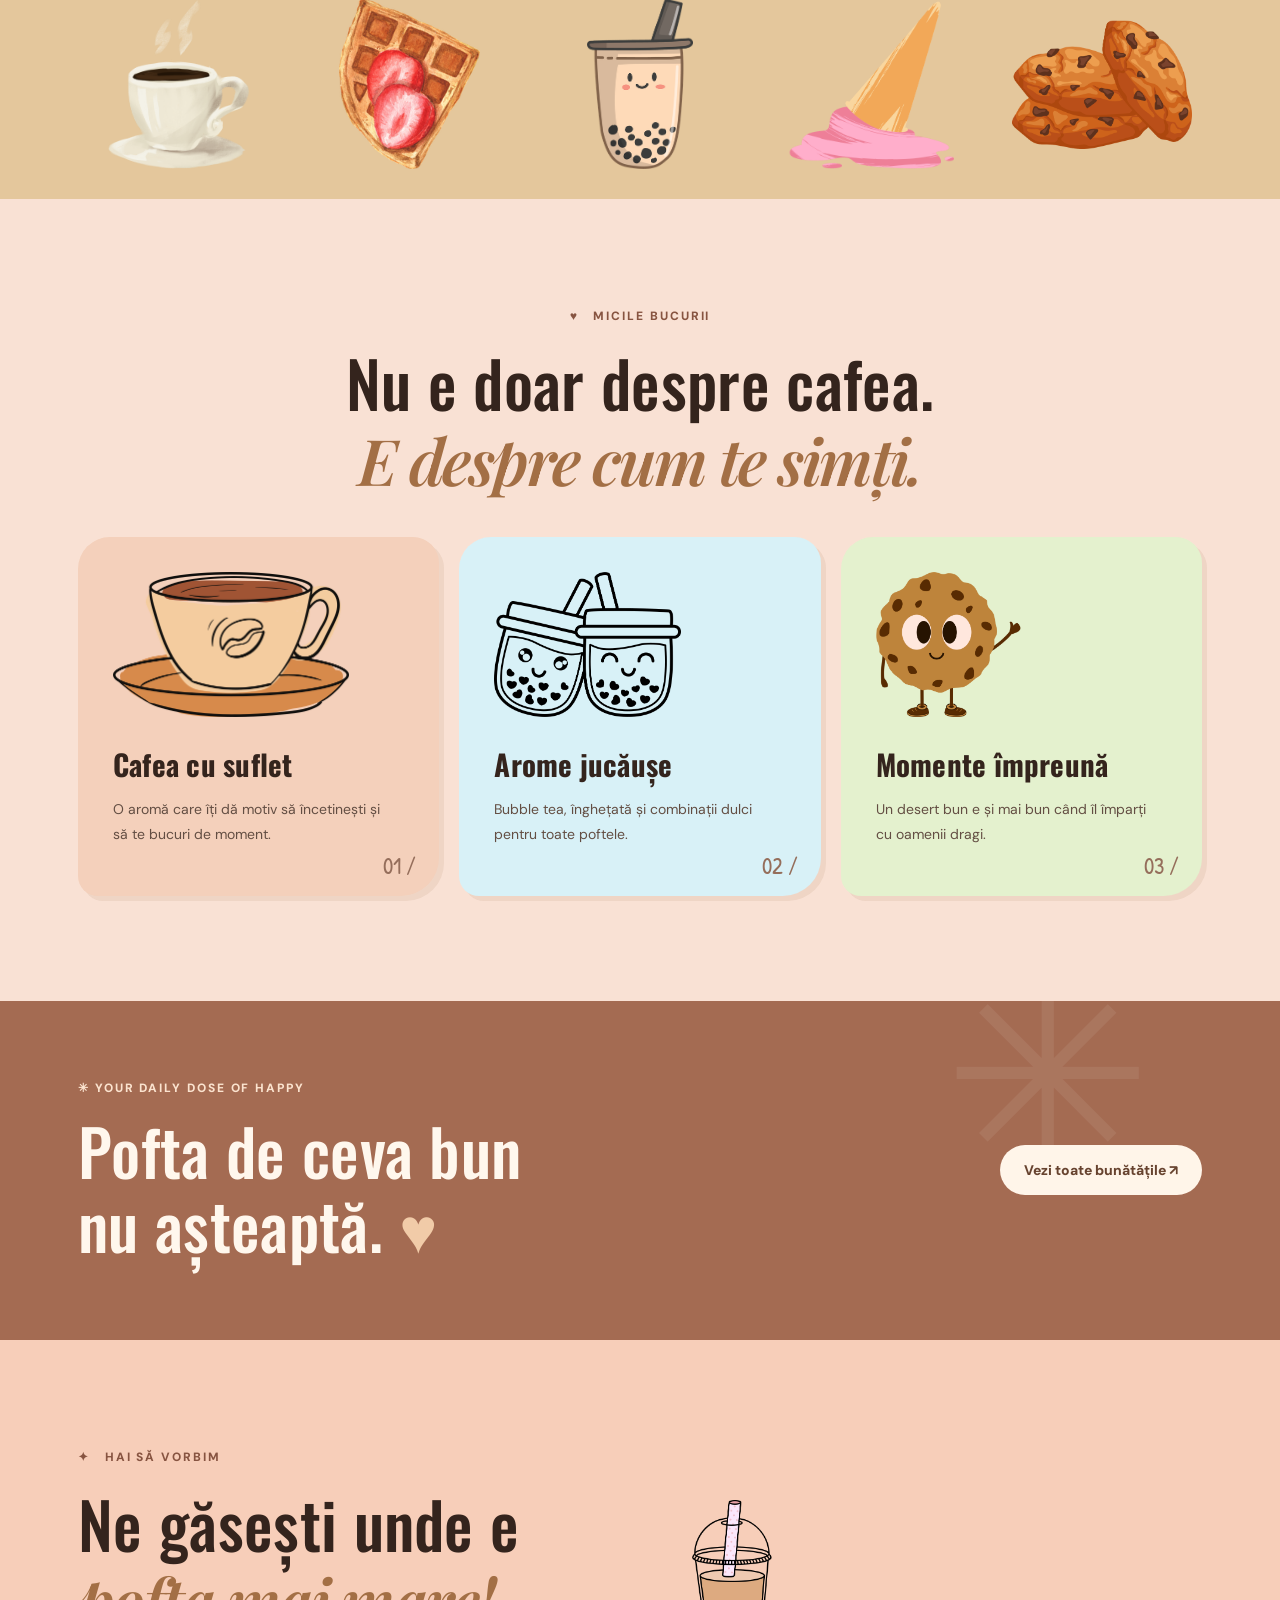
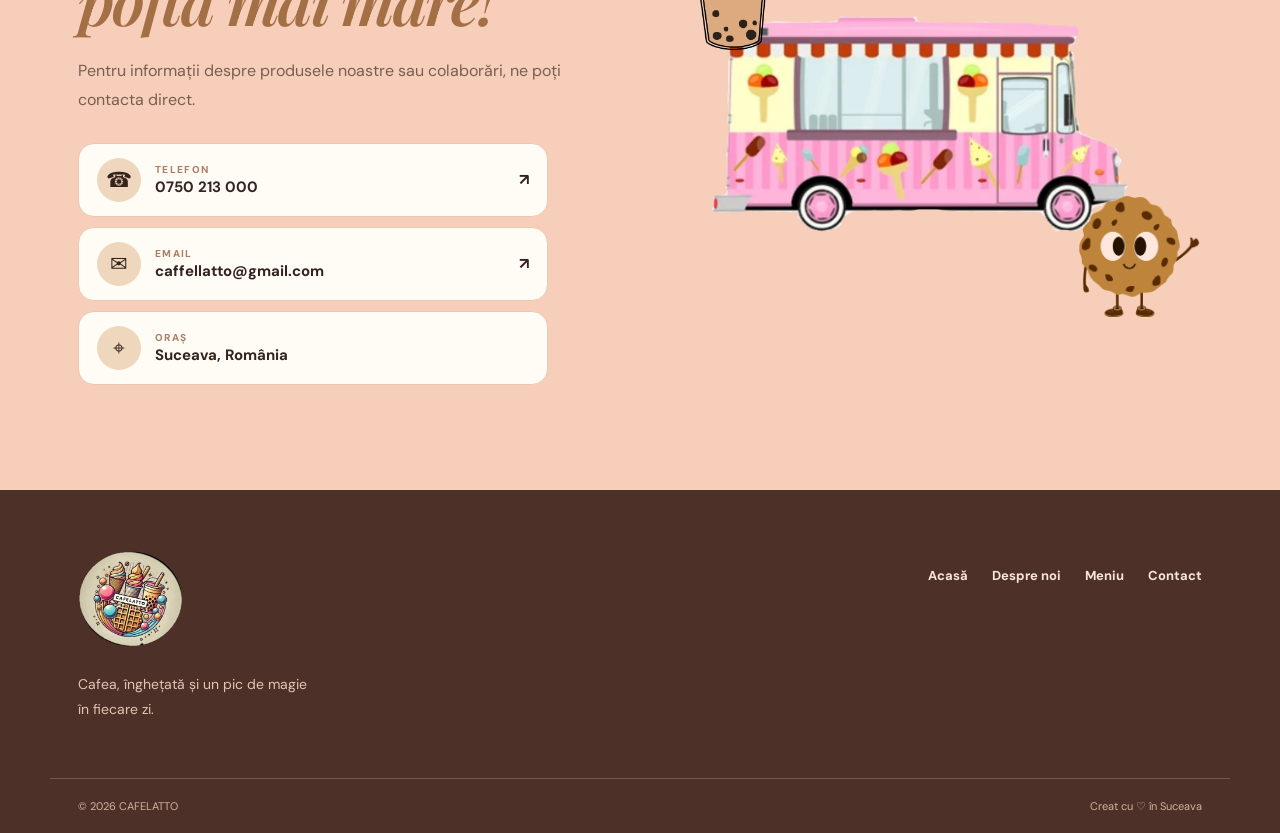
==== commit 93ee78b3: "Refresh branding and menu presentation Replace the old logo with the original CAFELATTO mark, add ca" ====
--- a/index.html
+++ b/index.html
@@ -1,8 +1,4 @@
 <!DOCTYPE html>
-<!DOCTYPE html>
-
-<!DOCTYPE html>
-
 <html lang="ro">
 <head>
 <meta charset="utf-8"/><meta content="width=device-width, initial-scale=1" name="viewport"/>
@@ -13,13 +9,13 @@
 <link href="styles.css" rel="stylesheet"/><script defer="" src="script.js"></script>
 </head>
 <body>
-<header class="site-header" id="top"><a class="brand" href="index.html"><img alt="CAFELATTO, sigla originală CF" class="brand-logo" src="assets/logo-cafelatto.png"/></a><button aria-expanded="false" aria-label="Deschide meniul" class="mobile-toggle">☰</button><nav aria-label="Navigație principală" class="nav"><a aria-current="page" href="index.html">Acasă</a><a href="meniu.html">Meniu</a><a href="despre-noi.html">Despre noi</a><a class="nav-cta" href="index.html#contact">Contact</a></nav></header>
+<header class="site-header" id="top"><a class="brand" href="index.html"><img alt="CAFELATTO, sigla originală CAFELATTO" class="brand-logo" src="assets/logo-original.png"/></a><button aria-expanded="false" aria-label="Deschide meniul" class="mobile-toggle">☰</button><nav aria-label="Navigație principală" class="nav"><a aria-current="page" href="index.html">Acasă</a><a href="meniu.html">Meniu</a><a href="despre-noi.html">Despre noi</a><a class="nav-cta" href="index.html#contact">Contact</a></nav></header>
 <main>
 <section class="hero" id="acasa"><div class="hero-sprinkles sprinkles-one">✳   ·   ✦</div><div class="container hero-grid"><div class="hero-copy"><span class="eyebrow"><span class="eyebrow-dot"></span> CAFEA • ÎNGHEȚATĂ • BUCURIE</span><h1>Cafea, înghețată<br/><em>&amp; un strop de magie.</em></h1><p>La CAFELATTO, fiecare pauză are gust de vacanță. Cafea aromată, înghețată, bubble tea și deserturi care fac ziua mai frumoasă.</p><div class="hero-actions"><a class="btn btn-dark" href="meniu.html">Descoperă meniul <span>↗</span></a><a class="btn btn-outline" href="despre-noi.html">Cunoaște-ne</a></div><p class="hero-note">✦ Gustul care te urmează!</p></div><div class="hero-art"><div class="peach-spot"></div><img alt="Rulota ilustrată CAFELATTO, din prezentarea Concurs" class="hero-truck" src="assets/truck.png"/><img alt="Waffle ilustrat" class="hero-waffle" src="assets/waffle-stack.png"/><img alt="Cafea la pachet" class="hero-coffee-new" src="assets/takeaway.png"/><img alt="Cookies ilustrate" class="hero-cookie-new" src="assets/cookie-pile.png"/><span aria-hidden="true" class="hero-asterisk">✳</span></div></div><div class="hero-bottom"><span>MADE WITH LOVE &amp; A LITTLE SUGAR</span><span>↓ SCROLL FOR THE GOOD STUFF</span></div></section>
 <div aria-hidden="true" class="ticker"><div>☕ COFFEE <b>✳</b> 🍦 ICE CREAM <b>✳</b> 🧋 BUBBLE TEA <b>✳</b> 🧇 BUBBLE WAFFLE <b>✳</b> 🍪 COOKIES <b>✳</b> ☕ COFFEE <b>✳</b> 🍦 ICE CREAM <b>✳</b> 🧋 BUBBLE TEA <b>✳</b></div></div><section class="section home-shortcuts"><div class="container shortcut-grid"><a class="shortcut-card" href="meniu.html"><img alt="Waffle ilustrat" src="assets/berry-waffle.png"/><div><span class="eyebrow">DESCOPERĂ</span><h2>Meniul nostru</h2><p>Cafea, înghețată, waffle, bubble tea și cookies, toate într-un singur loc.</p><span class="shortcut-link">Vezi meniul ↗</span></div></a><a class="shortcut-card" href="despre-noi.html"><img alt="Ilustrația rulotei CAFELATTO" src="assets/truck-scene.png"/><div><span class="eyebrow">POVESTEA NOASTRĂ</span><h2>Despre CAFELATTO</h2><p>O poveste despre arome, bucurie și micile pauze care fac diferența.</p><span class="shortcut-link">Citește povestea ↗</span></div></a></div></section>
 <section aria-label="Produsele CAFELATTO" class="illustrated-break"><div class="container"><div class="break-heading">Bucurii în fiecare zi <span>✳</span></div><div class="illustration-row"><img alt="Espresso" src="assets/espresso-cup.png"/><img alt="Waffle cu căpșuni" src="assets/berry-waffle.png"/><img alt="Bubble tea" src="assets/boba-cute.png"/><img alt="Înghețată" src="assets/icecone.png"/><img alt="Cookies" src="assets/cookie-pile.png"/></div></div></section><section class="experience section" id="experienta"><div class="container"><div class="experience-heading"><span class="eyebrow">♥   MICILE BUCURII</span><h2>Nu e doar despre cafea.<br/><em>E despre cum te simți.</em></h2></div><div class="experience-grid"><article class="feature feature-peach"><img alt="Ceașcă ilustrată" class="feature-ppt-art" src="assets/coffee-cup.png"/><h3>Cafea cu suflet</h3><p>O aromă care îți dă motiv să încetinești și să te bucuri de moment.</p><span class="feature-number">01 /</span></article><article class="feature feature-blue"><img alt="Bubble tea ilustrat" class="feature-ppt-art" src="assets/boba-pair.png"/><h3>Arome jucăușe</h3><p>Bubble tea, înghețată și combinații dulci pentru toate poftele.</p><span class="feature-number">02 /</span></article><article class="feature feature-green"><img alt="Personaj cookie" class="feature-ppt-art" src="assets/cookie-mascot.png"/><h3>Momente împreună</h3><p>Un desert bun e și mai bun când îl împarți cu oamenii dragi.</p><span class="feature-number">03 /</span></article></div></div></section>
 <section class="cta-band"><div class="container cta-inner"><div><span class="eyebrow">✳ YOUR DAILY DOSE OF HAPPY</span><h2>Pofta de ceva bun<br/>nu așteaptă. <em>♥</em></h2></div><a class="btn btn-light" href="meniu.html">Vezi toate bunătățile ↗</a></div></section>
 <section class="contact section" id="contact"><div class="container contact-grid"><div><span class="eyebrow">✦   HAI SĂ VORBIM</span><h2>Ne găsești unde e <em>pofta mai mare!</em></h2><p>Pentru informații despre produsele noastre sau colaborări, ne poți contacta direct.</p><div class="contact-items"><a href="tel:+40750213000"><span>☎</span><div><small>TELEFON</small><strong>0750 213 000</strong></div><b>↗</b></a><a href="mailto:caffellatto@gmail.com"><span>✉</span><div><small>EMAIL</small><strong>caffellatto@gmail.com</strong></div><b>↗</b></a><div class="contact-item"><span>⌖</span><div><small>ORAȘ</small><strong>Suceava, România</strong></div></div></div></div><div class="contact-illustration"><img alt="Rulota CAFELATTO" class="contact-truck" src="assets/truck.png"/><img alt="Mascota cookie" class="contact-cookie-new" src="assets/cookie-mascot.png"/><img alt="Băutură bubble tea" class="contact-cup-new" src="assets/tea-drink.png"/></div></div></section>
-</main><footer><div class="container footer-main"><div><span class="footer-logo"><img alt="CAFELATTO" class="footer-brand-logo" src="assets/logo-cafelatto.png"/></span><p>Cafea, înghețată și un pic de magie<br/>în fiecare zi.</p></div><div class="footer-links"><a href="index.html">Acasă</a><a href="despre-noi.html">Despre noi</a><a href="meniu.html">Meniu</a><a href="index.html#contact">Contact</a></div></div><div class="container footer-bottom"><span>© <span id="year"></span> CAFELATTO</span><span>Creat cu ♡ în Suceava</span></div></footer>
+</main><footer><div class="container footer-main"><div><span class="footer-logo"><img alt="CAFELATTO" class="footer-brand-logo" src="assets/logo-original.png"/></span><p>Cafea, înghețată și un pic de magie<br/>în fiecare zi.</p></div><div class="footer-links"><a href="index.html">Acasă</a><a href="despre-noi.html">Despre noi</a><a href="meniu.html">Meniu</a><a href="index.html#contact">Contact</a></div></div><div class="container footer-bottom"><span>© <span id="year"></span> CAFELATTO</span><span>Creat cu ♡ în Suceava</span></div></footer>
 <button aria-label="Înapoi sus" class="back-top" title="Înapoi sus">↑</button>
 </body></html>
--- a/styles.css
+++ b/styles.css
@@ -58,3 +58,16 @@
 .values-grid p{line-height:1.65;color:#775643}.nav a[aria-current="page"]{text-decoration:underline;text-underline-offset:5px}
 @media(max-width:820px){.shortcut-grid{grid-template-columns:1fr}}
 @media(max-width:680px){.brand-logo{height:58px;width:128px}.subpage-banner{padding:55px 0 45px}.shortcut-card{grid-template-columns:1fr;text-align:center}.shortcut-card img{max-height:190px}.values-grid{grid-template-columns:1fr}.footer-brand-logo{height:84px}}
+
+/* Finishing pass: original round CAFELATTO mark and editorial food pictures */
+.brand{min-width:unset;flex-shrink:0}.brand-logo{width:67px;height:67px;border-radius:50%;object-fit:contain;background:transparent}.footer-brand-logo{width:105px;height:105px;object-fit:contain;filter:none;border-radius:50%}.site-header{min-height:82px}
+.menu-category{overflow:hidden;padding-top:0}.category-photo{height:225px;margin:0 -30px 25px;position:relative;overflow:hidden;background:#e9c49d}
+.category-photo:after{content:'';position:absolute;inset:0;background:linear-gradient(90deg,rgba(44,23,17,.8),rgba(44,23,17,.07) 80%)}
+.category-photo img{width:100%;height:100%;object-fit:cover;display:block}
+.category-photo-label{position:absolute;z-index:2;left:30px;bottom:21px;color:#fff;max-width:80%}
+.category-photo-label span{font-weight:800;letter-spacing:.18em;font-size:11px}
+.category-photo-label h3{font-size:clamp(2.8rem,5vw,4.4rem);margin:4px 0;line-height:1.1;text-shadow:0 2px 10px #0005}
+.category-photo-label p{font-family:'Patrick Hand',cursive;font-size:23px;margin:0}
+.menu-item{transition:transform .2s,box-shadow .2s}.menu-item:hover{transform:translateY(-3px);box-shadow:0 7px 16px #4c231012}
+.nav a:focus-visible,.btn:focus-visible,.filter:focus-visible,.mobile-toggle:focus-visible{outline:3px solid #8e3c30;outline-offset:3px}
+@media(max-width:680px){.brand-logo{height:59px;width:59px}.category-photo{margin:0 -17px 23px;height:190px}.category-photo-label{left:18px;bottom:16px}.category-photo-label h3{font-size:2.9rem}.category-photo-label p{font-size:19px}}
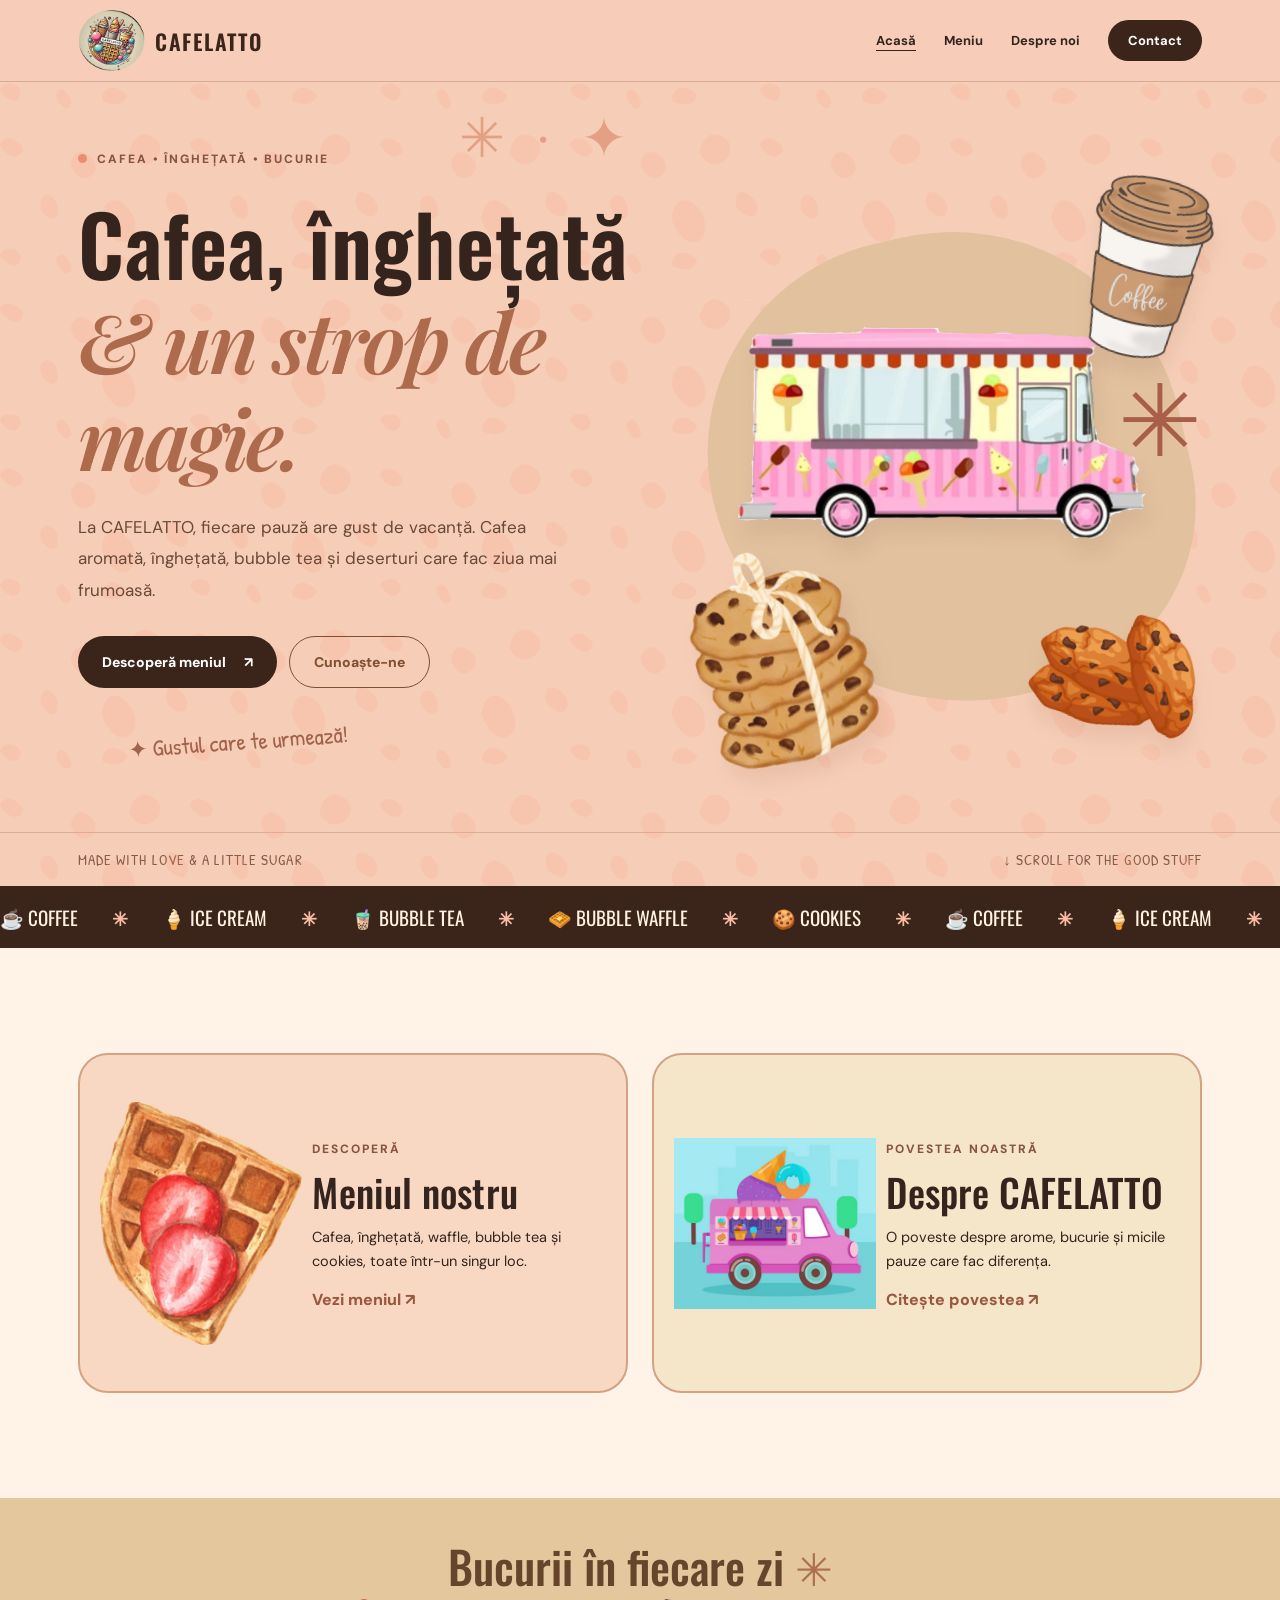
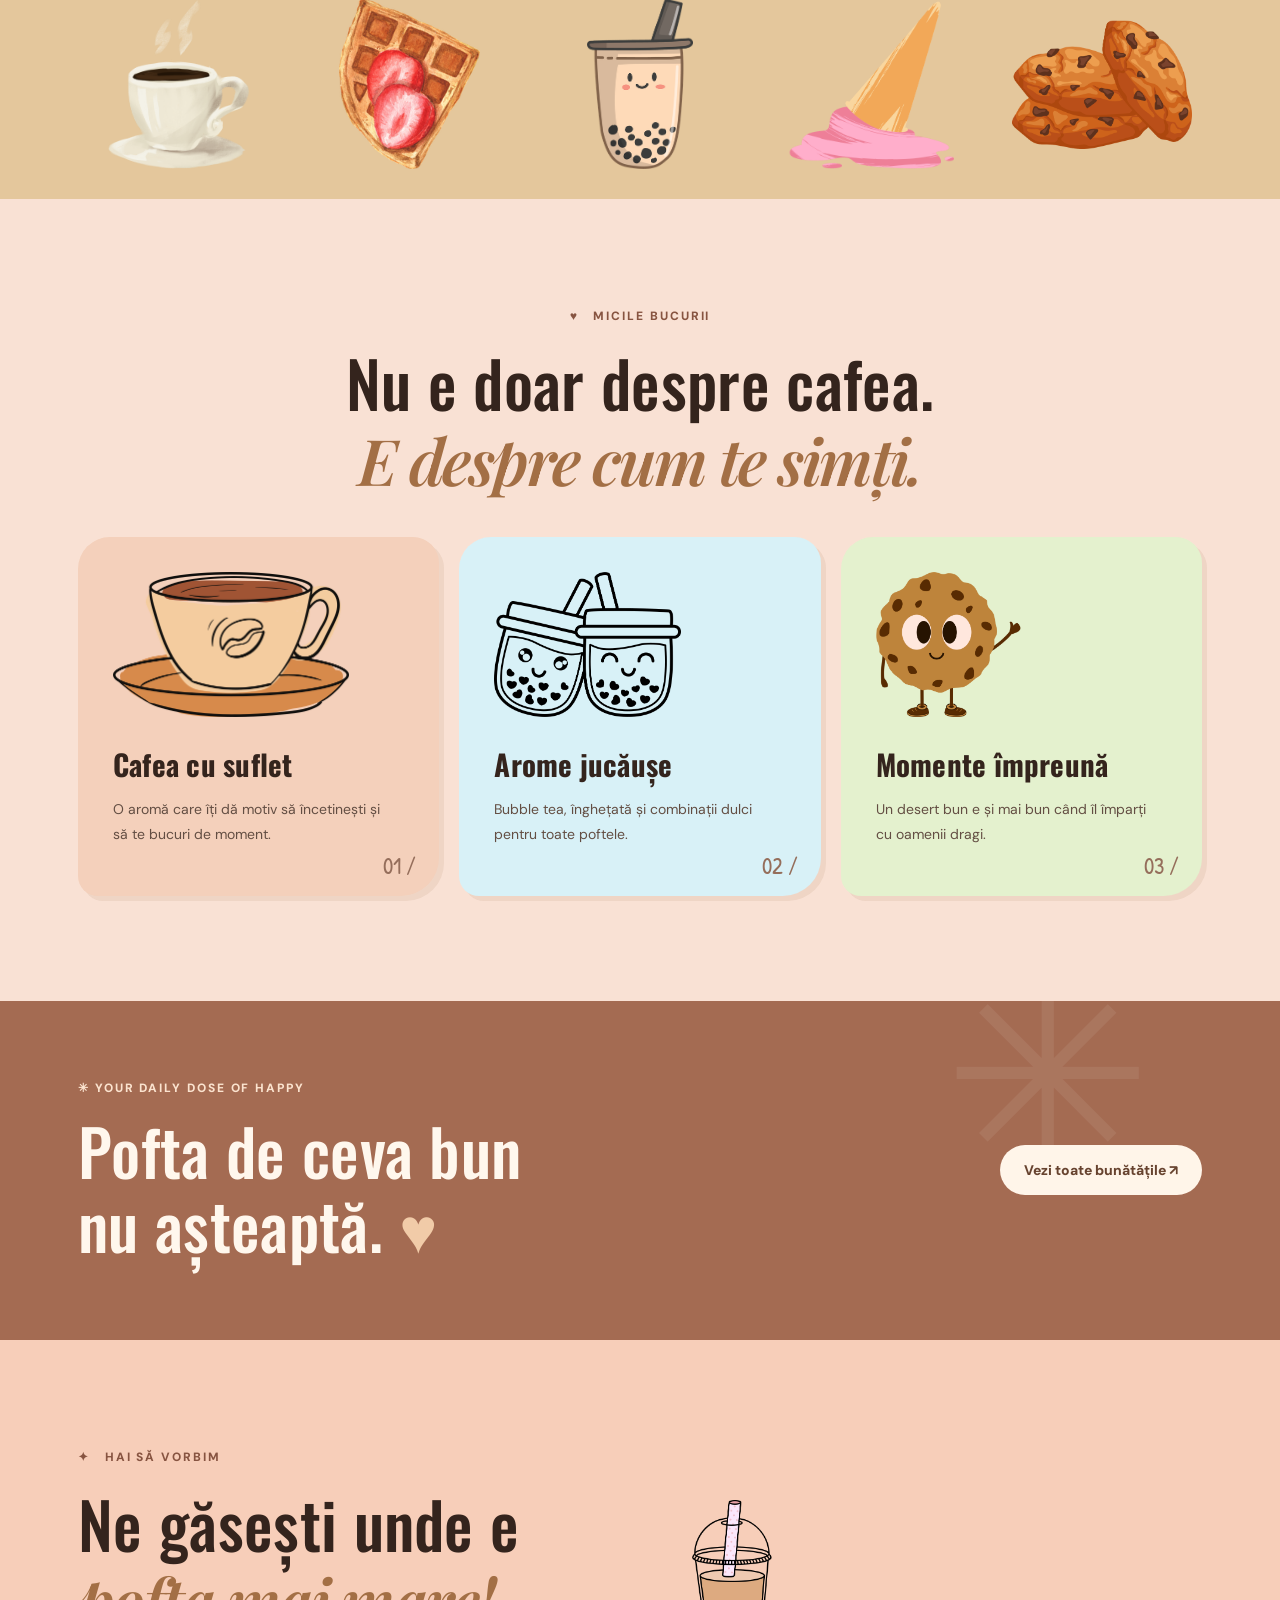
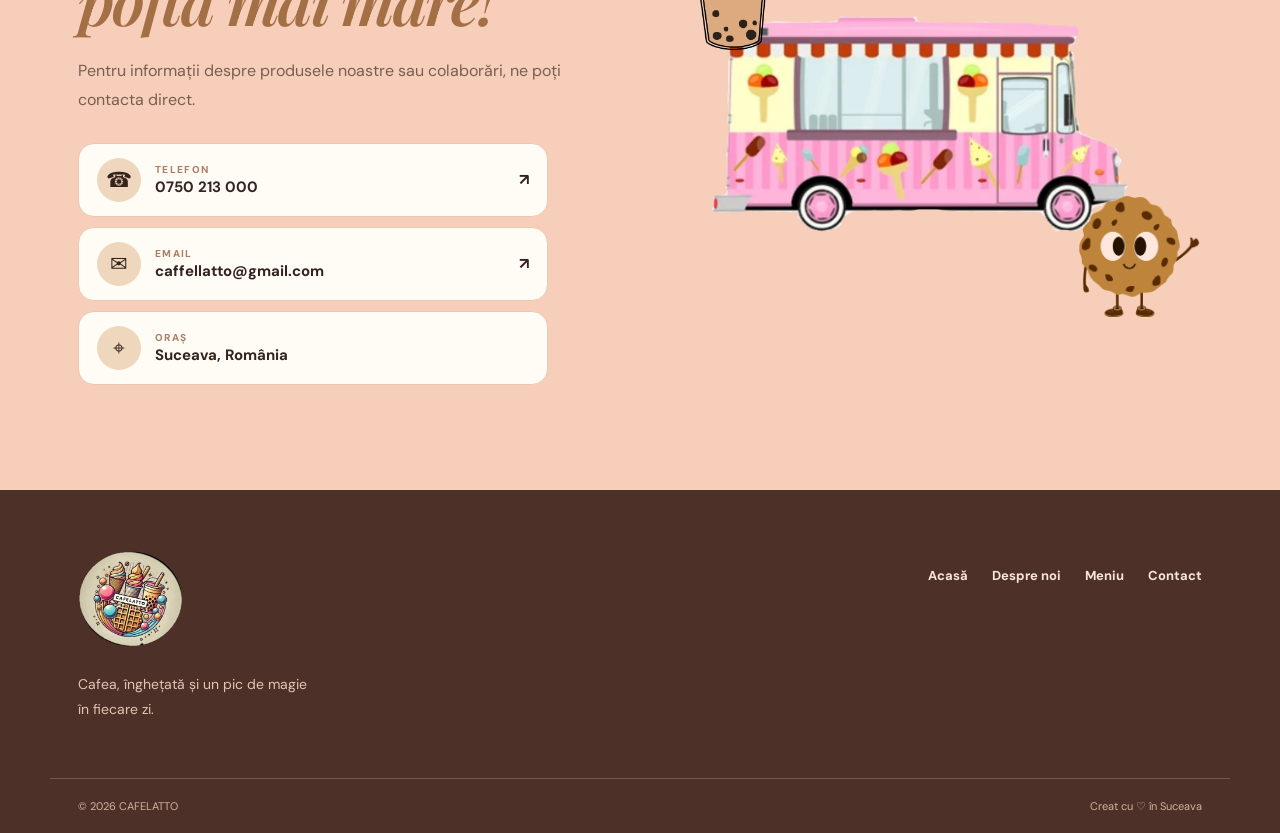
==== commit 15db814c: "Add favicon and brand name styling Add the CAFELATTO logo favicon to all pages and display the brand" ====
--- a/index.html
+++ b/index.html
@@ -4,6 +4,7 @@
 <meta charset="utf-8"/><meta content="width=device-width, initial-scale=1" name="viewport"/>
 <meta content="#f5cbb4" name="theme-color"/><meta content="CAFELATTO: cafea, înghețată, bubble tea, waffle și cookies. Gustul care te urmează!" name="description"/>
 <title>CAFELATTO | Gustul care te urmează</title>
+<link href="assets/logo-original.png" rel="icon" type="image/png"/>
 <link href="https://fonts.googleapis.com" rel="preconnect"/><link crossorigin="" href="https://fonts.gstatic.com" rel="preconnect"/>
 <link href="https://fonts.googleapis.com/css2?family=DM+Sans:wght@400;500;600;700&amp;family=Oswald:wght@400;500;600;700&amp;family=Roboto+Condensed:wght@400;500;600;700&amp;family=Patrick+Hand&amp;family=Playfair+Display:wght@500;600;700&amp;display=swap" rel="stylesheet"/>
 <link href="styles.css" rel="stylesheet"/><script defer="" src="script.js"></script>
--- a/styles.css
+++ b/styles.css
@@ -60,7 +60,7 @@
 @media(max-width:680px){.brand-logo{height:58px;width:128px}.subpage-banner{padding:55px 0 45px}.shortcut-card{grid-template-columns:1fr;text-align:center}.shortcut-card img{max-height:190px}.values-grid{grid-template-columns:1fr}.footer-brand-logo{height:84px}}
 
 /* Finishing pass: original round CAFELATTO mark and editorial food pictures */
-.brand{min-width:unset;flex-shrink:0}.brand-logo{width:67px;height:67px;border-radius:50%;object-fit:contain;background:transparent}.footer-brand-logo{width:105px;height:105px;object-fit:contain;filter:none;border-radius:50%}.site-header{min-height:82px}
+.brand{min-width:unset;flex-shrink:0}.brand:after{content:'CAFELATTO';font-family:var(--display);font-size:1.35rem;font-weight:600;letter-spacing:.08em;color:var(--brown-deep);white-space:nowrap}.brand-logo{width:67px;height:67px;border-radius:50%;object-fit:contain;background:transparent}.footer-brand-logo{width:105px;height:105px;object-fit:contain;filter:none;border-radius:50%}.site-header{min-height:82px}
 .menu-category{overflow:hidden;padding-top:0}.category-photo{height:225px;margin:0 -30px 25px;position:relative;overflow:hidden;background:#e9c49d}
 .category-photo:after{content:'';position:absolute;inset:0;background:linear-gradient(90deg,rgba(44,23,17,.8),rgba(44,23,17,.07) 80%)}
 .category-photo img{width:100%;height:100%;object-fit:cover;display:block}
@@ -70,4 +70,4 @@
 .category-photo-label p{font-family:'Patrick Hand',cursive;font-size:23px;margin:0}
 .menu-item{transition:transform .2s,box-shadow .2s}.menu-item:hover{transform:translateY(-3px);box-shadow:0 7px 16px #4c231012}
 .nav a:focus-visible,.btn:focus-visible,.filter:focus-visible,.mobile-toggle:focus-visible{outline:3px solid #8e3c30;outline-offset:3px}
-@media(max-width:680px){.brand-logo{height:59px;width:59px}.category-photo{margin:0 -17px 23px;height:190px}.category-photo-label{left:18px;bottom:16px}.category-photo-label h3{font-size:2.9rem}.category-photo-label p{font-size:19px}}
+@media(max-width:680px){.brand-logo{height:59px;width:59px}.brand:after{font-size:1.05rem;letter-spacing:.06em}.category-photo{margin:0 -17px 23px;height:190px}.category-photo-label{left:18px;bottom:16px}.category-photo-label h3{font-size:2.9rem}.category-photo-label p{font-size:19px}}
